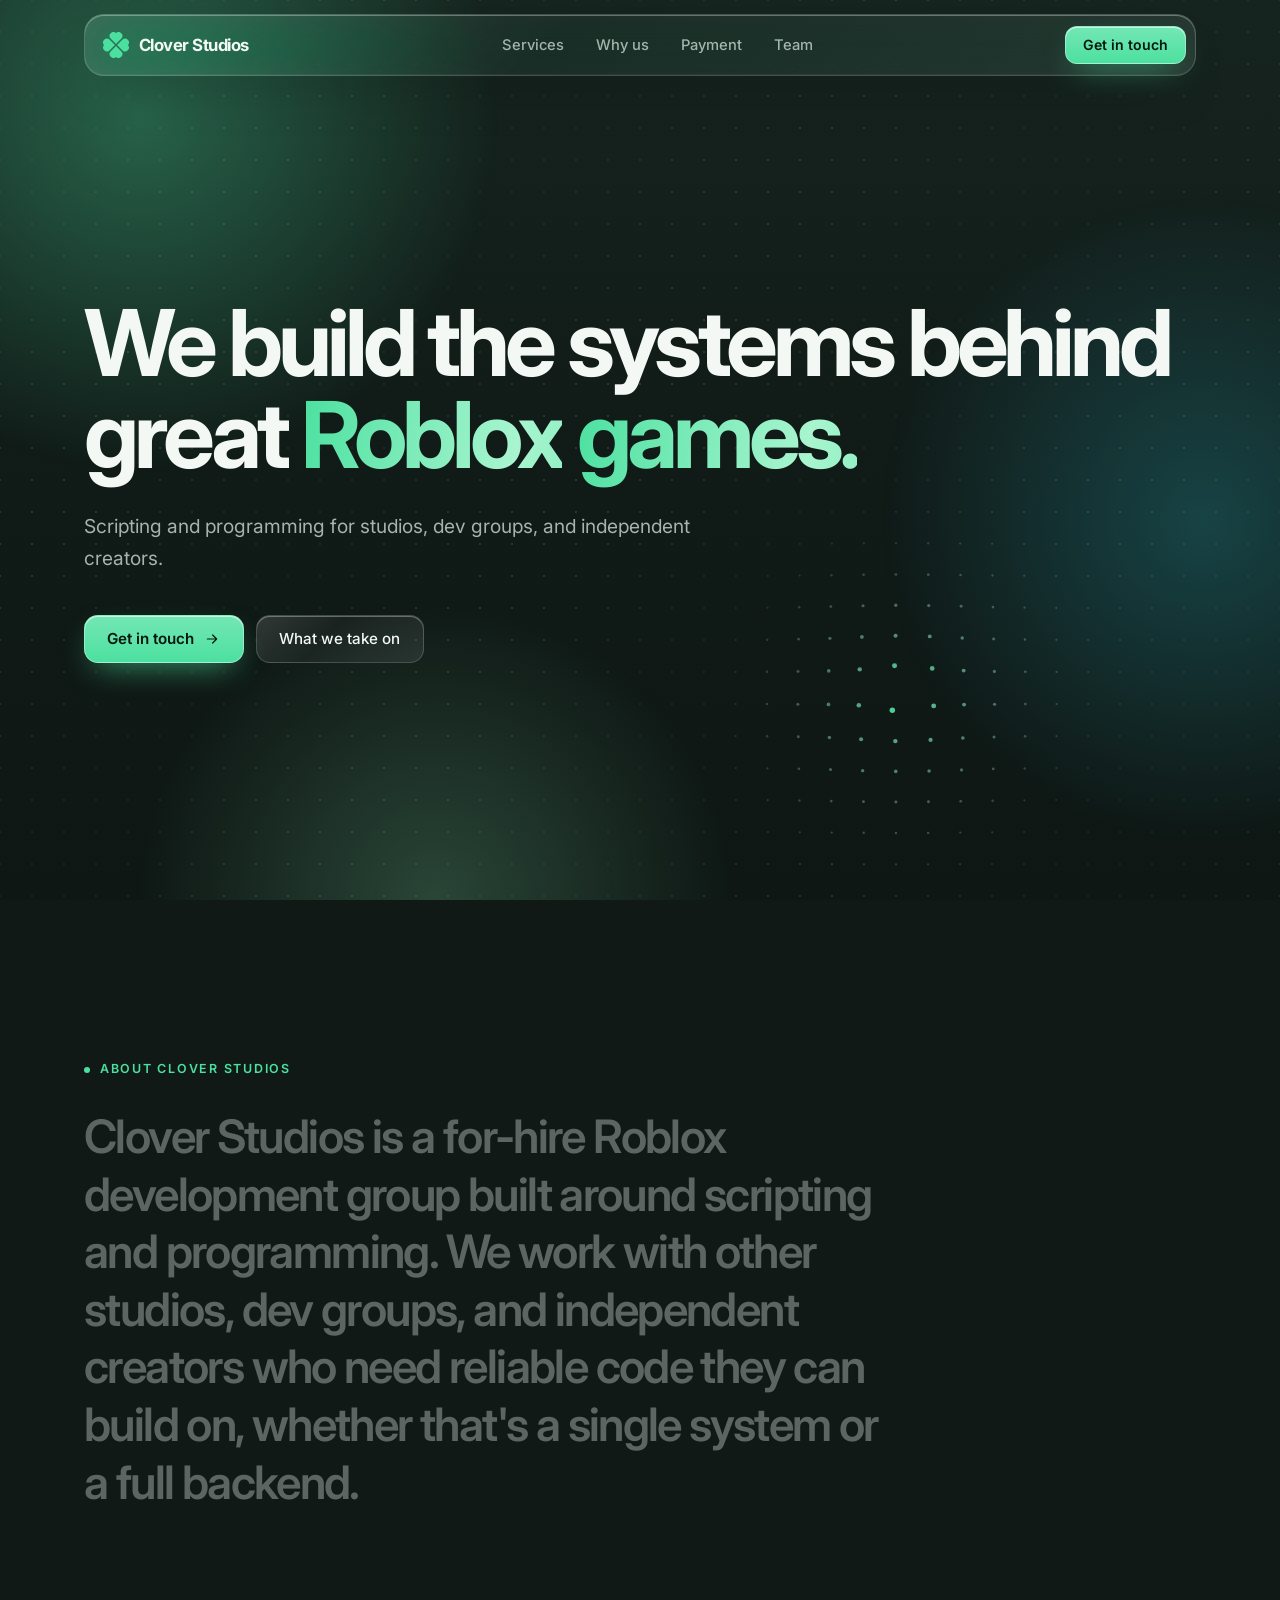
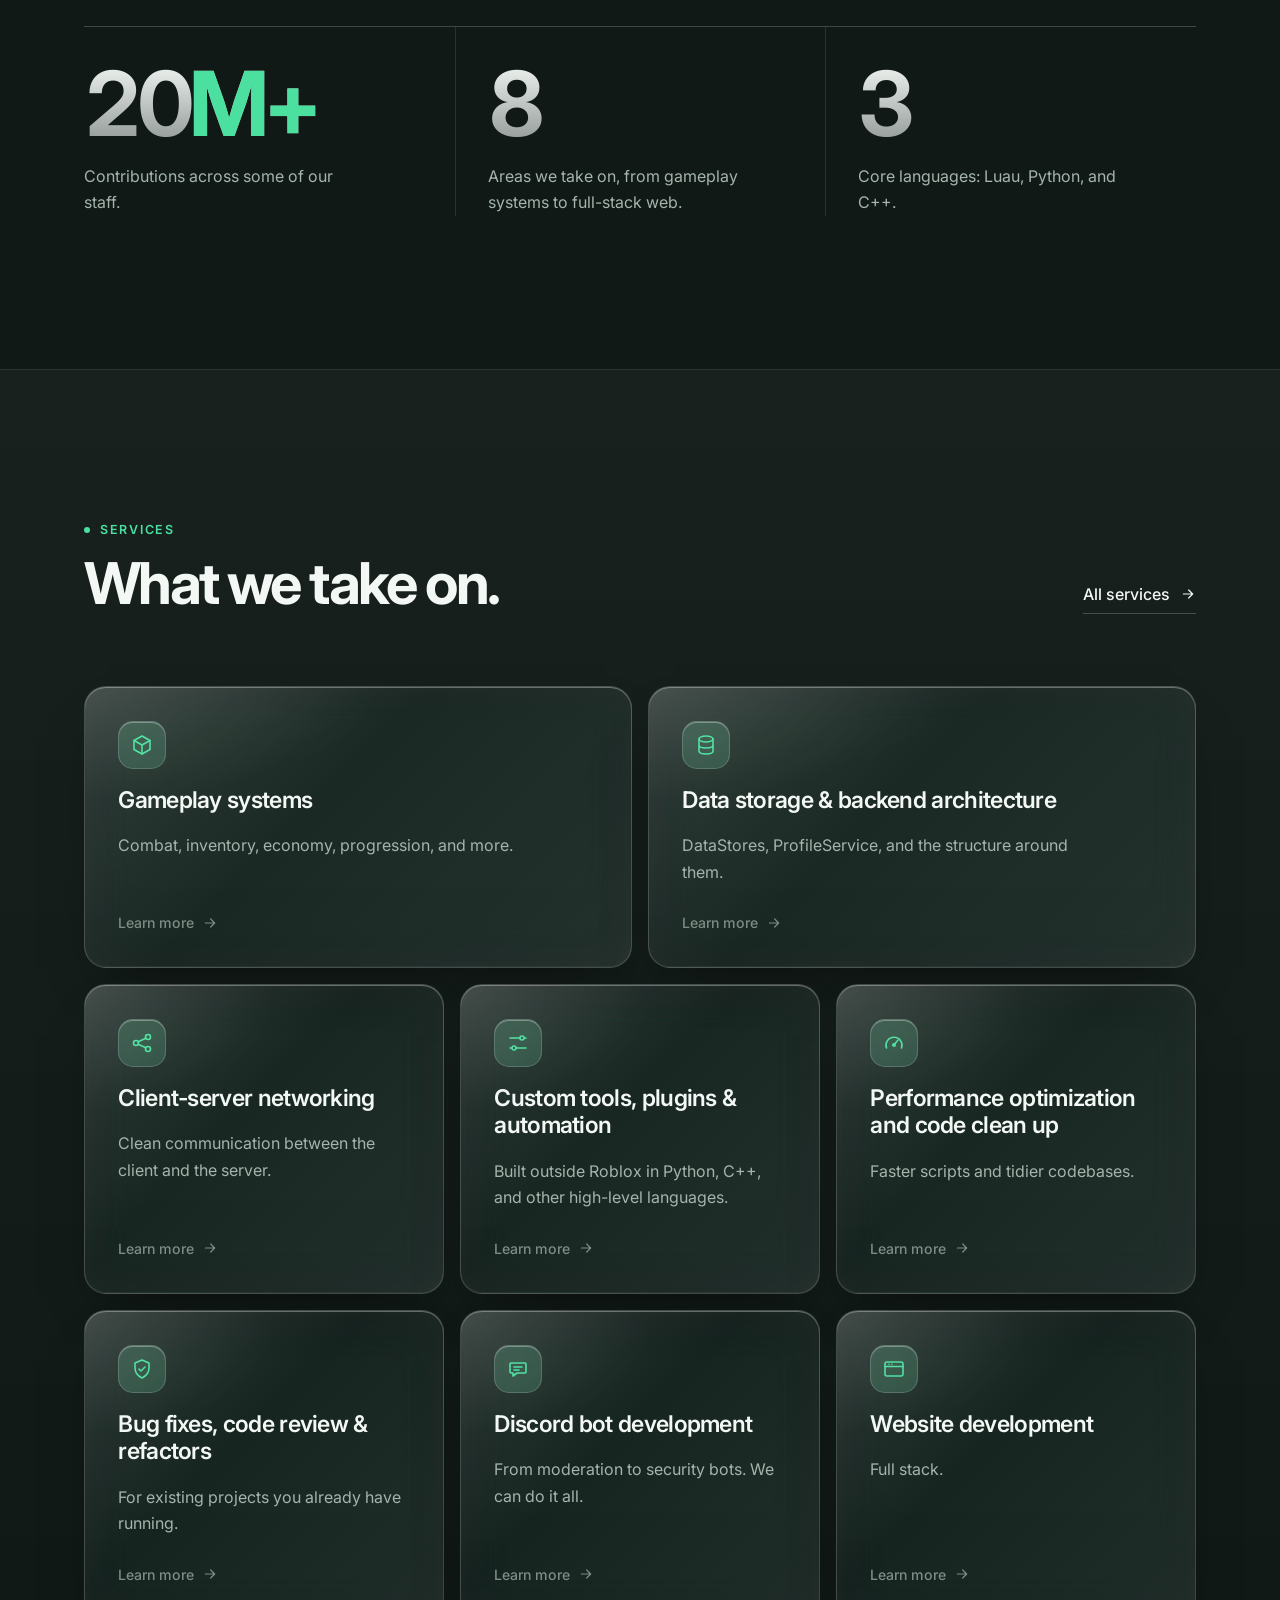
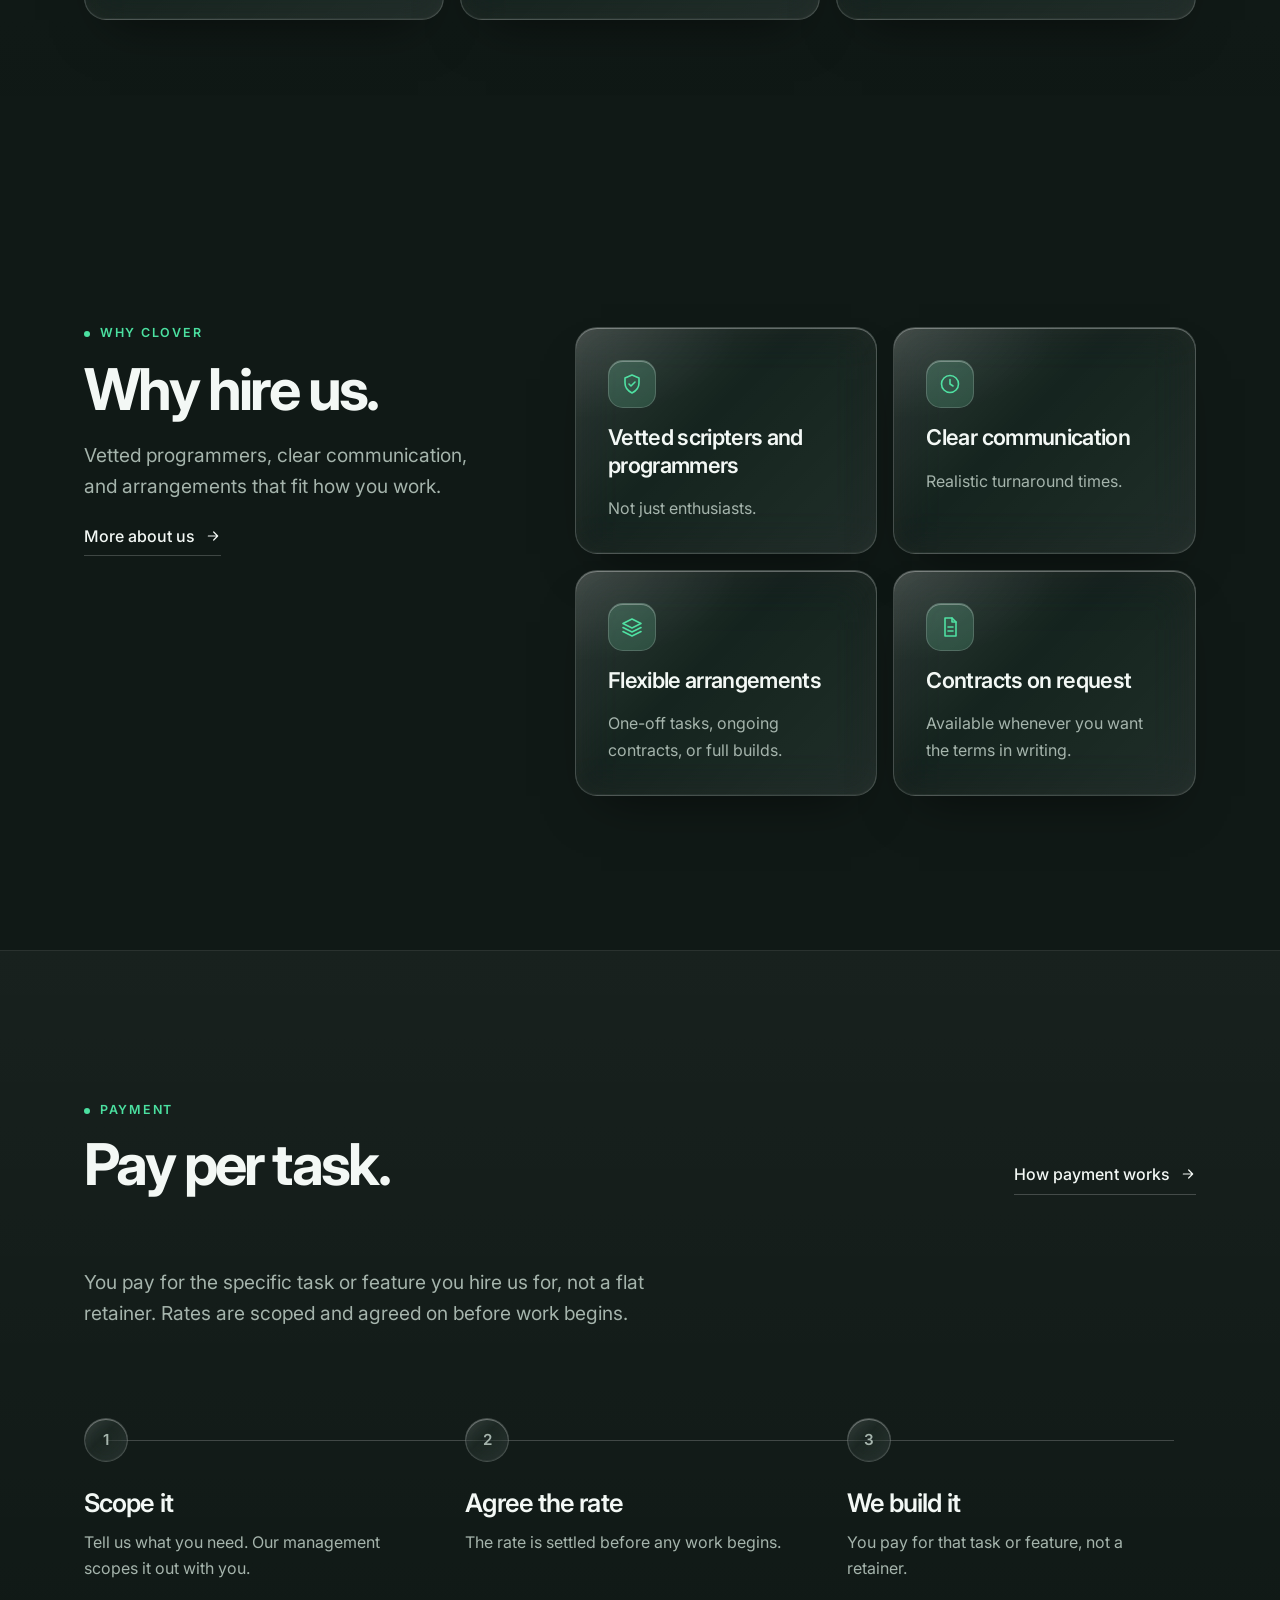
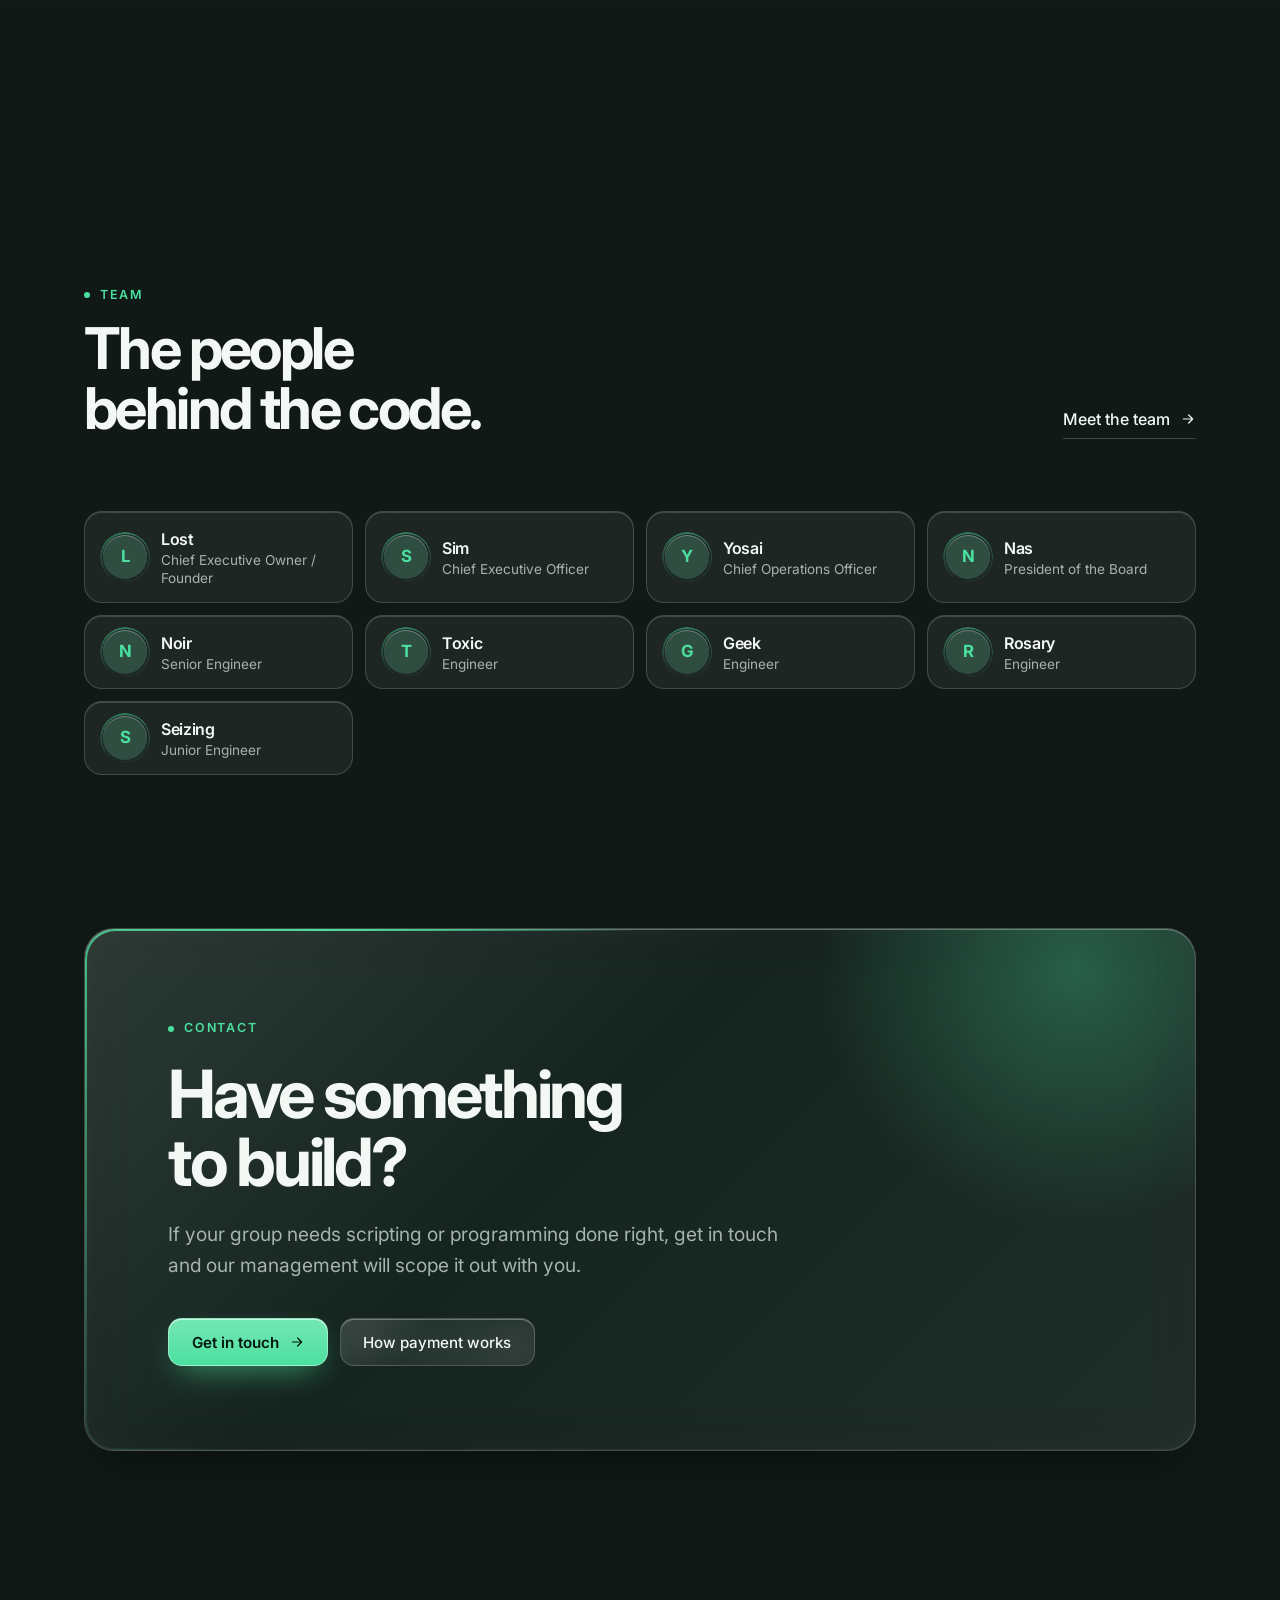
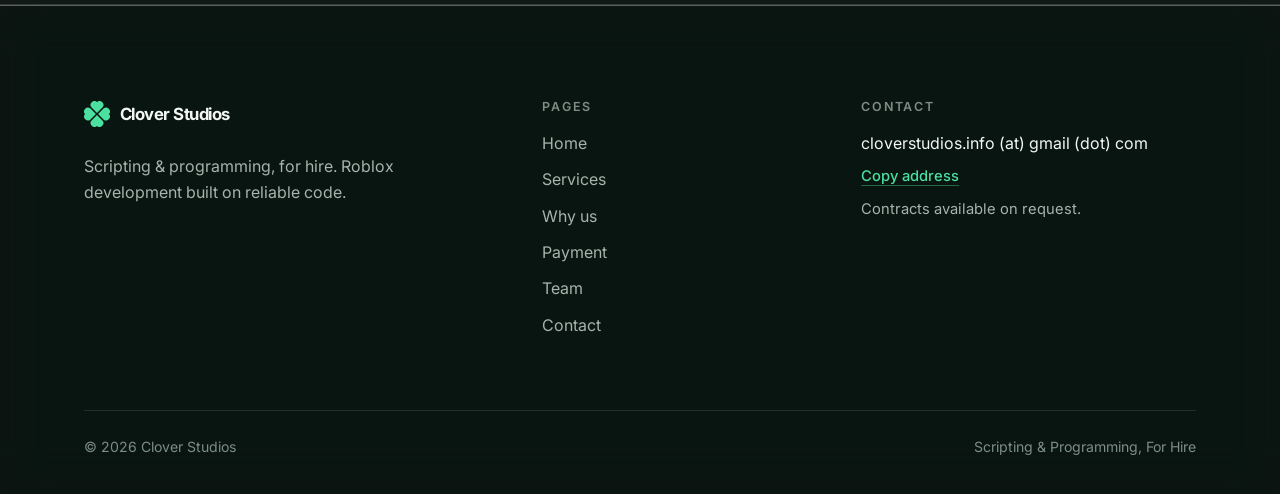
==== index.html @ 3cb8c7e6 "Initial commit: Clover Studios site" ====
<!doctype html>
<html lang="en">
<head>
<meta charset="utf-8">
<meta name="viewport" content="width=device-width, initial-scale=1, viewport-fit=cover">
<title>Clover Studios</title>
<meta name="description" content="Clover Studios is a for-hire Roblox development group built around scripting and programming.">
<meta name="keywords" content="Clover Studios, Roblox development studio, Roblox scripting, Luau developers, Roblox scripts for hire, Roblox programming, game systems, Roblox backend">
<meta name="author" content="Clover Studios">
<meta name="robots" content="index, follow">
<link rel="canonical" href="https://cloverstudios.info/">
<meta name="theme-color" content="#101916">
<meta property="og:type" content="website">
<meta property="og:site_name" content="Clover Studios">
<meta property="og:title" content="Clover Studios">
<meta property="og:description" content="Clover Studios is a for-hire Roblox development group built around scripting and programming.">
<meta property="og:url" content="https://cloverstudios.info/">
<meta property="og:image" content="https://cloverstudios.info/assets/og.png">
<meta property="og:image:width" content="1200">
<meta property="og:image:height" content="630">
<meta property="og:image:alt" content="Clover Studios, scripting and programming for Roblox.">
<meta property="og:locale" content="en_US">
<meta name="twitter:card" content="summary_large_image">
<meta name="twitter:title" content="Clover Studios">
<meta name="twitter:description" content="Clover Studios is a for-hire Roblox development group built around scripting and programming.">
<meta name="twitter:image" content="https://cloverstudios.info/assets/og.png">
<style>html{color-scheme:dark}body{background:#101916}</style>
<link rel="icon" href="assets/favicon.svg" type="image/svg+xml">
<link rel="apple-touch-icon" href="assets/apple-touch-icon.png">
<link rel="manifest" href="site.webmanifest">
<link rel="preconnect" href="https://fonts.googleapis.com">
<link rel="preconnect" href="https://fonts.gstatic.com" crossorigin>
<link rel="stylesheet" href="https://fonts.googleapis.com/css2?family=Inter:wght@400;500;600;700&display=swap">
<link rel="stylesheet" href="css/style.css">
<script type="application/ld+json">{"@context":"https://schema.org","@type":"Organization","name":"Clover Studios","url":"https://cloverstudios.info/","logo":"https://cloverstudios.info/assets/favicon.svg","description":"Clover Studios is a for-hire Roblox development group built around scripting and programming."}</script>
</head>
<body>
<svg width="0" height="0" style="position:absolute" aria-hidden="true" focusable="false">
  <defs>
    <symbol id="clover" viewBox="-12 -12 24 24">
      <g fill="currentColor">
        <path transform="translate(0,-1)" d="M0 0L-5-5A3.54 3.54 0 0 1 0-10A3.54 3.54 0 0 1 5-5Z"/>
        <path transform="rotate(90) translate(0,-1)" d="M0 0L-5-5A3.54 3.54 0 0 1 0-10A3.54 3.54 0 0 1 5-5Z"/>
        <path transform="rotate(180) translate(0,-1)" d="M0 0L-5-5A3.54 3.54 0 0 1 0-10A3.54 3.54 0 0 1 5-5Z"/>
        <path transform="rotate(270) translate(0,-1)" d="M0 0L-5-5A3.54 3.54 0 0 1 0-10A3.54 3.54 0 0 1 5-5Z"/>
      </g>
    </symbol>
    <symbol id="arrow" viewBox="0 0 24 24"><g fill="none" stroke="currentColor" stroke-width="1.8" stroke-linecap="round" stroke-linejoin="round"><path d="M5 12h14M13 6l6 6-6 6"/></g></symbol>
    <symbol id="i-check" viewBox="0 0 24 24"><g fill="none" stroke="currentColor" stroke-width="1.8" stroke-linecap="round" stroke-linejoin="round"><path d="M5 12.5l4.5 4.5L19 7.5"/></g></symbol>
    <symbol id="i-cube" viewBox="0 0 24 24"><g fill="none" stroke="currentColor" stroke-width="1.6" stroke-linecap="round" stroke-linejoin="round"><path d="M12 3l8 4.5v9L12 21l-8-4.5v-9L12 3z"/><path d="M12 12l8-4.5M12 12L4 7.5M12 12v9"/></g></symbol>
    <symbol id="i-db" viewBox="0 0 24 24"><g fill="none" stroke="currentColor" stroke-width="1.6" stroke-linecap="round" stroke-linejoin="round"><ellipse cx="12" cy="6" rx="7" ry="3"/><path d="M5 6v6c0 1.7 3.1 3 7 3s7-1.3 7-3V6M5 12v6c0 1.7 3.1 3 7 3s7-1.3 7-3v-6"/></g></symbol>
    <symbol id="i-net" viewBox="0 0 24 24"><g fill="none" stroke="currentColor" stroke-width="1.6" stroke-linecap="round" stroke-linejoin="round"><circle cx="6" cy="12" r="2.5"/><circle cx="18" cy="6" r="2.5"/><circle cx="18" cy="18" r="2.5"/><path d="M8.2 10.8l7.6-3.6M8.2 13.2l7.6 3.6"/></g></symbol>
    <symbol id="i-sliders" viewBox="0 0 24 24"><g fill="none" stroke="currentColor" stroke-width="1.6" stroke-linecap="round" stroke-linejoin="round"><path d="M4 7h10M18 7h2M4 17h2M10 17h10"/><circle cx="16" cy="7" r="2"/><circle cx="8" cy="17" r="2"/></g></symbol>
    <symbol id="i-gauge" viewBox="0 0 24 24"><g fill="none" stroke="currentColor" stroke-width="1.6" stroke-linecap="round" stroke-linejoin="round"><path d="M4.5 17a8 8 0 1 1 15 0"/><path d="M12 14l4-5"/><circle cx="12" cy="14" r="1.2"/></g></symbol>
    <symbol id="i-shield" viewBox="0 0 24 24"><g fill="none" stroke="currentColor" stroke-width="1.6" stroke-linecap="round" stroke-linejoin="round"><path d="M12 3l7 3v5c0 4.5-3 8-7 10-4-2-7-5.5-7-10V6l7-3z"/><path d="M9 12l2 2 4-4"/></g></symbol>
    <symbol id="i-chat" viewBox="0 0 24 24"><g fill="none" stroke="currentColor" stroke-width="1.6" stroke-linecap="round" stroke-linejoin="round"><path d="M5 6h14a1 1 0 0 1 1 1v8a1 1 0 0 1-1 1h-8l-4 3v-3H5a1 1 0 0 1-1-1V7a1 1 0 0 1 1-1z"/><path d="M8 10h8M8 13h5"/></g></symbol>
    <symbol id="i-web" viewBox="0 0 24 24"><g fill="none" stroke="currentColor" stroke-width="1.6" stroke-linecap="round" stroke-linejoin="round"><rect x="3" y="5" width="18" height="14" rx="2"/><path d="M3 9.5h18M7 7.3h.01M10 7.3h.01"/></g></symbol>
    <symbol id="i-people" viewBox="0 0 24 24"><g fill="none" stroke="currentColor" stroke-width="1.6" stroke-linecap="round" stroke-linejoin="round"><circle cx="9" cy="9" r="3"/><path d="M3.5 19c.6-3 2.8-4.5 5.5-4.5s4.9 1.5 5.5 4.5"/><circle cx="17" cy="10" r="2.2"/><path d="M16 14.6c2.3-.2 4 1 4.5 3.4"/></g></symbol>
    <symbol id="i-clock" viewBox="0 0 24 24"><g fill="none" stroke="currentColor" stroke-width="1.6" stroke-linecap="round" stroke-linejoin="round"><circle cx="12" cy="12" r="8.5"/><path d="M12 7.5V12l3 2"/></g></symbol>
    <symbol id="i-doc" viewBox="0 0 24 24"><g fill="none" stroke="currentColor" stroke-width="1.6" stroke-linecap="round" stroke-linejoin="round"><path d="M7 3h7l4 4v14H7z"/><path d="M14 3v4h4M10 12h5M10 16h5"/></g></symbol>
    <symbol id="i-layers" viewBox="0 0 24 24"><g fill="none" stroke="currentColor" stroke-width="1.6" stroke-linecap="round" stroke-linejoin="round"><path d="M12 4l9 4.5-9 4.5-9-4.5L12 4z"/><path d="M3 12.5l9 4.5 9-4.5M3 16.5l9 4.5 9-4.5"/></g></symbol>
  </defs>
</svg>

<!-- the glow blobs, kept outside .page so the page fade doesnt fade them too -->
<div class="bgfx" aria-hidden="true"><i class="b1"></i><i class="b2"></i><i class="b3"></i></div>

<header class="nav" id="nav">
  <div class="nav-in">
    <a class="brand" href="index.html" aria-label="Clover Studios home">
      <svg class="i" aria-hidden="true"><use href="#clover"/></svg>
      <span>Clover Studios</span>
    </a>
    <nav class="links" aria-label="Primary">
      <span class="ind" aria-hidden="true"></span>
      <a href="services.html">Services</a>
      <a href="why-us.html">Why us</a>
      <a href="payment.html">Payment</a>
      <a href="team.html">Team</a>
    </nav>
    <div class="nav-r">
      <a class="btn btn-primary btn-sm cta-nav" href="contact.html">Get in touch</a>
      <button class="menubtn" id="menubtn" type="button" aria-expanded="false" aria-controls="navmenu" aria-label="Menu"><span></span><span></span></button>
    </div>
  </div>
</header>

<div class="navmenu" id="navmenu">
  <a href="index.html">Home</a>
  <a href="services.html">Services</a>
  <a href="why-us.html">Why us</a>
  <a href="payment.html">Payment</a>
  <a href="team.html">Team</a>
  <a href="contact.html">Contact</a>
</div>

<div class="page">
<main>
<header class="hero" id="top">
  <canvas id="grid" aria-hidden="true"></canvas>
  <div class="wrap hero-in">
    <h1 class="h1" aria-label="We build the systems behind great Roblox games."><span aria-hidden="true"><span class="wm"><span class="wi" style="--i:1">We</span></span> <span class="wm"><span class="wi" style="--i:2">build</span></span> <span class="wm"><span class="wi" style="--i:3">the</span></span> <span class="wm"><span class="wi" style="--i:4">systems</span></span> <span class="wm"><span class="wi" style="--i:5">behind</span></span> <span class="wm"><span class="wi" style="--i:6">great</span></span> <span class="wm"><span class="wi grad" style="--i:7">Roblox</span></span> <span class="wm"><span class="wi grad" style="--i:8">games.</span></span></span></h1>
    <p class="lead hrise" style="--i:3">Scripting and programming for studios, dev groups, and independent creators.</p>
    <div class="cta hrise" style="--i:4">
      <a class="btn btn-primary" href="contact.html">Get in touch <svg class="arr" aria-hidden="true"><use href="#arrow"/></svg></a>
      <a class="btn btn-ghost" href="services.html">What we take on</a>
    </div>
  </div>
</header>

<section class="sec" id="intro">
  <div class="wrap">
    <p class="eyebrow rv">About Clover Studios</p>
    <p class="big" id="big">Clover Studios is a for-hire Roblox development group built around scripting and programming. We work with other studios, dev groups, and independent creators who need reliable code they can build on, whether that's a single system or a full backend.</p>
    <div class="stats stagger">
      <div class="stat">
        <div class="num"><span class="count" data-to="20">20</span><span class="suf">M+</span></div>
        <p class="cap">Contributions across some of our staff.</p>
      </div>
      <div class="stat">
        <div class="num"><span class="count" data-to="8">8</span></div>
        <p class="cap">Areas we take on, from gameplay systems to full-stack web.</p>
      </div>
      <div class="stat">
        <div class="num"><span class="count" data-to="3">3</span></div>
        <p class="cap">Core languages: Luau, Python, and C++.</p>
      </div>
    </div>
  </div>
</section>

<section class="sec band" id="services">
  <div class="wrap">
    <div class="sec-head rv">
      <div>
        <p class="eyebrow">Services</p>
        <h2 class="h2">What we take on.</h2>
      </div>
      <a class="more" href="services.html">All services <svg class="arr" aria-hidden="true"><use href="#arrow"/></svg></a>
    </div>
    <div class="bento stagger">
      <a class="card tile t6" href="services.html#gameplay">
        <span class="ico"><svg class="i" aria-hidden="true"><use href="#i-cube"/></svg></span>
        <h3>Gameplay systems</h3>
        <p>Combat, inventory, economy, progression, and more.</p>
        <span class="go">Learn more <svg aria-hidden="true"><use href="#arrow"/></svg></span>
      </a>
      <a class="card tile t6" href="services.html#backend">
        <span class="ico"><svg class="i" aria-hidden="true"><use href="#i-db"/></svg></span>
        <h3>Data storage &amp; backend architecture</h3>
        <p>DataStores, ProfileService, and the structure around them.</p>
        <span class="go">Learn more <svg aria-hidden="true"><use href="#arrow"/></svg></span>
      </a>
      <a class="card tile t4" href="services.html#networking">
        <span class="ico"><svg class="i" aria-hidden="true"><use href="#i-net"/></svg></span>
        <h3>Client-server networking</h3>
        <p>Clean communication between the client and the server.</p>
        <span class="go">Learn more <svg aria-hidden="true"><use href="#arrow"/></svg></span>
      </a>
      <a class="card tile t4" href="services.html#tools">
        <span class="ico"><svg class="i" aria-hidden="true"><use href="#i-sliders"/></svg></span>
        <h3>Custom tools, plugins &amp; automation</h3>
        <p>Built outside Roblox in Python, C++, and other high-level languages.</p>
        <span class="go">Learn more <svg aria-hidden="true"><use href="#arrow"/></svg></span>
      </a>
      <a class="card tile t4" href="services.html#performance">
        <span class="ico"><svg class="i" aria-hidden="true"><use href="#i-gauge"/></svg></span>
        <h3>Performance optimization and code clean up</h3>
        <p>Faster scripts and tidier codebases.</p>
        <span class="go">Learn more <svg aria-hidden="true"><use href="#arrow"/></svg></span>
      </a>
      <a class="card tile t4" href="services.html#review">
        <span class="ico"><svg class="i" aria-hidden="true"><use href="#i-shield"/></svg></span>
        <h3>Bug fixes, code review &amp; refactors</h3>
        <p>For existing projects you already have running.</p>
        <span class="go">Learn more <svg aria-hidden="true"><use href="#arrow"/></svg></span>
      </a>
      <a class="card tile t4" href="services.html#bots">
        <span class="ico"><svg class="i" aria-hidden="true"><use href="#i-chat"/></svg></span>
        <h3>Discord bot development</h3>
        <p>From moderation to security bots. We can do it all.</p>
        <span class="go">Learn more <svg aria-hidden="true"><use href="#arrow"/></svg></span>
      </a>
      <a class="card tile t4" href="services.html#web">
        <span class="ico"><svg class="i" aria-hidden="true"><use href="#i-web"/></svg></span>
        <h3>Website development</h3>
        <p>Full stack.</p>
        <span class="go">Learn more <svg aria-hidden="true"><use href="#arrow"/></svg></span>
      </a>
    </div>
  </div>
</section>

<section class="sec" id="why">
  <div class="wrap split-lay">
    <div class="split-l rv">
      <p class="eyebrow">Why Clover</p>
      <h2 class="h2">Why hire us.</h2>
      <p class="lead">Vetted programmers, clear communication, and arrangements that fit how you work.</p>
      <div><a class="more" href="why-us.html">More about us <svg class="arr" aria-hidden="true"><use href="#arrow"/></svg></a></div>
    </div>
    <div class="grid2 stagger">
      <div class="card point">
        <span class="ico"><svg class="i" aria-hidden="true"><use href="#i-shield"/></svg></span>
        <h3>Vetted scripters and programmers</h3>
        <p>Not just enthusiasts.</p>
      </div>
      <div class="card point">
        <span class="ico"><svg class="i" aria-hidden="true"><use href="#i-clock"/></svg></span>
        <h3>Clear communication</h3>
        <p>Realistic turnaround times.</p>
      </div>
      <div class="card point">
        <span class="ico"><svg class="i" aria-hidden="true"><use href="#i-layers"/></svg></span>
        <h3>Flexible arrangements</h3>
        <p>One-off tasks, ongoing contracts, or full builds.</p>
      </div>
      <div class="card point">
        <span class="ico"><svg class="i" aria-hidden="true"><use href="#i-doc"/></svg></span>
        <h3>Contracts on request</h3>
        <p>Available whenever you want the terms in writing.</p>
      </div>
    </div>
  </div>
</section>

<section class="sec band" id="payment">
  <div class="wrap">
    <div class="sec-head rv">
      <div>
        <p class="eyebrow">Payment</p>
        <h2 class="h2">Pay per task.</h2>
      </div>
      <a class="more" href="payment.html">How payment works <svg class="arr" aria-hidden="true"><use href="#arrow"/></svg></a>
    </div>
    <p class="lead rv">You pay for the specific task or feature you hire us for, not a flat retainer. Rates are scoped and agreed on before work begins.</p>
    <div class="tl">
      <div class="tl-line" aria-hidden="true"><div class="tl-fill"></div></div>
      <div class="tstep"><span class="node" aria-hidden="true">1</span><h3>Scope it</h3><p>Tell us what you need. Our management scopes it out with you.</p></div>
      <div class="tstep"><span class="node" aria-hidden="true">2</span><h3>Agree the rate</h3><p>The rate is settled before any work begins.</p></div>
      <div class="tstep"><span class="node" aria-hidden="true">3</span><h3>We build it</h3><p>You pay for that task or feature, not a retainer.</p></div>
    </div>
  </div>
</section>

<section class="sec" id="team">
  <div class="wrap">
    <div class="sec-head rv">
      <div>
        <p class="eyebrow">Team</p>
        <h2 class="h2">The people behind the code.</h2>
      </div>
      <a class="more" href="team.html">Meet the team <svg class="arr" aria-hidden="true"><use href="#arrow"/></svg></a>
    </div>
    <div class="chips-m stagger">
      <div class="chip-m"><span class="avatar">L</span><div class="who"><b>Lost</b><span class="r">Chief Executive Owner / Founder</span></div></div>
      <div class="chip-m"><span class="avatar">S</span><div class="who"><b>Sim</b><span class="r">Chief Executive Officer</span></div></div>
      <div class="chip-m"><span class="avatar">Y</span><div class="who"><b>Yosai</b><span class="r">Chief Operations Officer</span></div></div>
      <div class="chip-m"><span class="avatar">N</span><div class="who"><b>Nas</b><span class="r">President of the Board</span></div></div>
      <div class="chip-m"><span class="avatar">N</span><div class="who"><b>Noir</b><span class="r">Senior Engineer</span></div></div>
      <div class="chip-m"><span class="avatar">T</span><div class="who"><b>Toxic</b><span class="r">Engineer</span></div></div>
      <div class="chip-m"><span class="avatar">G</span><div class="who"><b>Geek</b><span class="r">Engineer</span></div></div>
      <div class="chip-m"><span class="avatar">R</span><div class="who"><b>Rosary</b><span class="r">Engineer</span></div></div>
      <div class="chip-m"><span class="avatar">S</span><div class="who"><b>Seizing</b><span class="r">Junior Engineer</span></div></div>
    </div>
  </div>
</section>

<section class="sec" style="padding-top:0">
  <div class="wrap">
    <div class="cta-card rv">
      <p class="eyebrow">Contact</p>
      <h2 style="margin-top:22px">Have something to build?</h2>
      <p class="lead">If your group needs scripting or programming done right, get in touch and our management will scope it out with you.</p>
      <div class="cta">
        <a class="btn btn-primary" href="contact.html">Get in touch <svg class="arr" aria-hidden="true"><use href="#arrow"/></svg></a>
        <a class="btn btn-ghost" href="payment.html">How payment works</a>
      </div>
    </div>
  </div>
</section>
</main>

<footer class="foot">
  <div class="wrap">
    <div class="foot-top">
      <div class="foot-brand">
        <a class="brand" href="index.html"><svg class="i" aria-hidden="true"><use href="#clover"/></svg><span>Clover Studios</span></a>
        <p>Scripting &amp; programming, for hire. Roblox development built on reliable code.</p>
      </div>
      <nav class="foot-col" aria-label="Pages">
        <h3>Pages</h3>
        <a href="index.html">Home</a>
        <a href="services.html">Services</a>
        <a href="why-us.html">Why us</a>
        <a href="payment.html">Payment</a>
        <a href="team.html">Team</a>
        <a href="contact.html">Contact</a>
      </nav>
      <div class="foot-col">
        <h3>Contact</h3>
        <p class="foot-mail">cloverstudios.info (at) gmail (dot) com</p>
        <button class="link-btn copy-mail" type="button">Copy address</button>
        <p class="foot-note">Contracts available on request.</p>
      </div>
    </div>
    <div class="foot-bottom">
      <span>&copy; 2026 Clover Studios</span>
      <span>Scripting &amp; Programming, For Hire</span>
    </div>
  </div>
</footer>
</div>

<script src="js/vendor/lenis.min.js"></script>
<script src="js/main.js"></script>
</body>
</html>
---- css/style.css ----
html { color-scheme: dark; }
body { margin: 0; }
img { max-width: 100%; }
[hidden] { display: none !important; }

:root {
  --bg: #101916;
  --bg-1: #14201c;
  --line: rgba(255, 255, 255, 0.11);
  --line-2: rgba(255, 255, 255, 0.2);
  --fg: #f3f8f5;
  --muted: #a5b4ac;
  --dim: #7d8d85;
  --accent: #4be0a0;
  --accent-2: #a8f5cf;
  --accent-ink: #04180f;
  --glass: linear-gradient(135deg, rgba(255, 255, 255, 0.14), rgba(255, 255, 255, 0.045) 42%, rgba(255, 255, 255, 0.085));
  --glass-flat: rgba(255, 255, 255, 0.06);
  --glass-line: rgba(255, 255, 255, 0.17);
  --glass-hi: rgba(255, 255, 255, 0.32);
  --shadow: 0 26px 50px -26px rgba(0, 0, 0, 0.55);
  --org-line: rgba(255, 255, 255, 0.24);
  --font: "Inter", system-ui, -apple-system, "Segoe UI", Roboto, Helvetica, Arial, sans-serif;
  --gutter: clamp(20px, 5vw, 64px);
  --maxw: 1240px;
  --radius: 22px;
  --ease: cubic-bezier(0.16, 1, 0.3, 1);
  --tx: transform 0.6s var(--ease), border-color 0.4s ease, background 0.4s ease, color 0.3s ease;
  color-scheme: dark;
}

* { box-sizing: border-box; }
html { scroll-padding-top: 96px; scrollbar-color: var(--line-2) var(--bg); }
@media (prefers-reduced-motion: no-preference) { html { scroll-behavior: smooth; } }
html.lenis, html.lenis body { height: auto; }
.lenis.lenis-smooth { scroll-behavior: auto !important; }
.lenis.lenis-smooth [data-lenis-prevent] { overscroll-behavior: contain; }
.lenis.lenis-stopped, html.menu-open { overflow: hidden; }

body {
  background: var(--bg);
  color: var(--fg);
  font: 400 1rem/1.65 var(--font);
  -webkit-font-smoothing: antialiased;
  overflow-x: clip;
}
h1, h2, h3, h4, p, ul, ol { margin: 0; }
ul, ol { padding: 0; list-style: none; }
a { color: inherit; }
::selection { background: color-mix(in srgb, var(--accent) 35%, transparent); }
:focus-visible { outline: 2px solid var(--accent); outline-offset: 3px; border-radius: 6px; }
svg.i { display: block; width: 1em; height: 1em; }

.wrap { width: 100%; max-width: var(--maxw); margin-inline: auto; padding-inline: var(--gutter); }

/* the glow layer, sits behind everything on z-index -1. put a background on html and it vanishes */
.bgfx { position: fixed; inset: 0; z-index: -1; overflow: hidden; pointer-events: none; background: linear-gradient(180deg, #16241f 0%, #101a17 55%, #0e1714 100%); }
.bgfx i { position: absolute; border-radius: 50%; will-change: transform; }
.b1 { width: 62vmax; height: 62vmax; left: -20vmax; top: -22vmax; background: radial-gradient(circle, rgba(75, 224, 160, 0.34), transparent 64%); animation: drift1 28s ease-in-out infinite alternate; }
.b2 { width: 56vmax; height: 56vmax; right: -22vmax; top: 18vh; background: radial-gradient(circle, rgba(46, 186, 204, 0.26), transparent 64%); animation: drift2 34s ease-in-out infinite alternate; }
.b3 { width: 52vmax; height: 52vmax; left: 8vw; bottom: -26vmax; background: radial-gradient(circle, rgba(140, 236, 180, 0.22), transparent 64%); animation: drift3 40s ease-in-out infinite alternate; }
@keyframes drift1 { to { transform: translate(14vmax, 10vmax) scale(1.12); } }
@keyframes drift2 { to { transform: translate(-12vmax, -8vmax) scale(1.1); } }
@keyframes drift3 { to { transform: translate(10vmax, -12vmax) scale(1.15); } }

.eyebrow { display: inline-flex; align-items: center; gap: 10px; font: 600 0.78rem/1 var(--font); letter-spacing: 0.14em; text-transform: uppercase; color: var(--accent); }
.eyebrow::before { content: ""; width: 6px; height: 6px; border-radius: 50%; background: currentColor; }
.h2 { font: 700 clamp(2rem, 4.6vw, 3.6rem)/1.04 var(--font); letter-spacing: -0.045em; text-wrap: balance; }
.lead { font-size: clamp(1.05rem, 1.5vw, 1.3rem); color: var(--muted); max-width: 52ch; }

/* page fade in. chrome flashed white between pages so the little style tag in the html head covers it */
.page { animation: pagein 0.6s var(--ease); }
@keyframes pagein { from { opacity: 0; transform: translateY(14px); } to { opacity: 1; transform: none; } }
html.leaving .page { opacity: 0; transform: translateY(-12px); transition: opacity 0.3s ease, transform 0.3s ease; }
@view-transition { navigation: auto; }

.js .rv { opacity: 0; translate: 0 36px; }
.js .rv.in {
  opacity: 1; translate: 0 0;
  transition: opacity 1s var(--ease) var(--d, 0s), translate 1.1s var(--ease) var(--d, 0s), var(--tx);
}

/* glass surface. blur is heavy on older phones but it makes the whole look, so keeping it */
.nav-in, .card, .cta-card, .foot, .navmenu, .menubtn, .node {
  background: var(--glass);
  -webkit-backdrop-filter: blur(22px) saturate(175%); backdrop-filter: blur(22px) saturate(175%);
  border: 1px solid var(--glass-line);
  box-shadow: inset 0 1px 0 var(--glass-hi), inset 0 -1px 0 rgba(255, 255, 255, 0.05), inset 0 0 28px rgba(255, 255, 255, 0.025), var(--shadow);
}

.nav {
  position: fixed; top: 0; left: 0; right: 0; z-index: 100;
  padding: calc(env(safe-area-inset-top, 0px) + 14px) var(--gutter) 0;
  pointer-events: none;
  transition: transform 0.6s var(--ease);
}
.nav.hide { transform: translateY(-140%); }
.nav-in {
  pointer-events: auto; display: flex; align-items: center; justify-content: space-between; gap: 16px;
  max-width: calc(var(--maxw) - 2 * var(--gutter)); margin-inline: auto; padding: 9px 9px 9px 18px;
  border-radius: 20px;
}
.brand { display: inline-flex; align-items: center; gap: 10px; text-decoration: none; font: 700 1.05rem/1 var(--font); letter-spacing: -0.03em; }
.brand svg.i { width: 26px; height: 26px; color: var(--accent); transition: transform 0.9s var(--ease); }
.brand:hover svg.i { transform: rotate(90deg); }
.links { position: relative; display: flex; gap: 2px; }
.links a { position: relative; z-index: 1; padding: 9px 15px; border-radius: 12px; font-size: 0.92rem; font-weight: 500; color: var(--muted); text-decoration: none; transition: color 0.25s; }
.links a:hover, .links a[aria-current="page"] { color: var(--fg); }
.ind { position: absolute; left: 0; top: 0; height: 100%; width: 0; border-radius: 12px; background: rgba(255, 255, 255, 0.12); border: 1px solid var(--glass-line); box-shadow: inset 0 1px 0 var(--glass-hi); opacity: 0; transition: transform 0.5s var(--ease), width 0.5s var(--ease), opacity 0.3s; }
.nav-r { display: flex; align-items: center; gap: 8px; }
.menubtn { display: none; width: 42px; height: 38px; border-radius: 12px; cursor: pointer; position: relative; padding: 0; }
.menubtn span { position: absolute; left: 12px; right: 12px; height: 1.5px; background: var(--fg); transition: transform 0.4s var(--ease), top 0.4s var(--ease); }
.menubtn span:nth-child(1) { top: 14px; }
.menubtn span:nth-child(2) { top: 22px; }
.menubtn.on span:nth-child(1) { top: 18px; transform: rotate(45deg); }
.menubtn.on span:nth-child(2) { top: 18px; transform: rotate(-45deg); }
@media (max-width: 820px) { .links { display: none; } .menubtn { display: block; } .cta-nav { display: none; } }

.navmenu {
  position: fixed; inset: 0; z-index: 90; display: grid; align-content: center; gap: 4px;
  padding: 96px var(--gutter) 48px; border: 0; border-radius: 0; box-shadow: none;
  background: color-mix(in srgb, var(--bg) 78%, transparent);
  visibility: hidden; opacity: 0; transition: opacity 0.4s ease, visibility 0.4s;
}
.navmenu.open { visibility: visible; opacity: 1; }
.navmenu a { display: block; padding: 8px 0; font: 700 clamp(2.2rem, 10vw, 3.4rem)/1.1 var(--font); letter-spacing: -0.05em; text-decoration: none; opacity: 0; translate: 0 24px; transition: opacity 0.6s var(--ease), translate 0.7s var(--ease), color 0.3s; }
.navmenu.open a { opacity: 1; translate: 0 0; transition-delay: calc(var(--i, 0) * 0.06s + 0.12s); }
.navmenu a:hover { color: var(--accent); }
@media (min-width: 821px) { .navmenu { display: none; } }

.btn {
  position: relative; display: inline-flex; align-items: center; justify-content: center; gap: 10px; overflow: hidden;
  padding: 0.95rem 1.4rem; border-radius: 14px; border: 1px solid transparent;
  font: 500 0.95rem/1 var(--font); text-decoration: none; cursor: pointer;
  transition: background 0.25s, border-color 0.25s, color 0.25s, box-shadow 0.4s, transform 0.4s var(--ease);
}
.btn .arr { width: 16px; height: 16px; transition: transform 0.45s var(--ease); }
.btn:hover .arr { transform: translateX(4px); }
.btn-sm { padding: 0.7rem 1.05rem; font-size: 0.88rem; border-radius: 12px; }
.btn-primary { background: linear-gradient(180deg, color-mix(in srgb, var(--accent) 78%, #fff), var(--accent)); color: var(--accent-ink); font-weight: 600; border-color: rgba(255, 255, 255, 0.35); box-shadow: inset 0 1px 0 rgba(255, 255, 255, 0.6), 0 12px 32px -12px color-mix(in srgb, var(--accent) 75%, transparent); }
.btn-primary::after { content: ""; position: absolute; inset: 0; background: linear-gradient(110deg, transparent 30%, rgba(255, 255, 255, 0.5) 50%, transparent 70%); transform: translateX(-130%); transition: transform 0.9s var(--ease); }
.btn-primary:hover::after { transform: translateX(130%); }
.btn-primary:hover { box-shadow: inset 0 1px 0 rgba(255, 255, 255, 0.6), 0 16px 40px -10px color-mix(in srgb, var(--accent) 85%, transparent); transform: translateY(-2px); }
.btn-ghost { color: var(--fg); background: var(--glass); -webkit-backdrop-filter: blur(16px) saturate(170%); backdrop-filter: blur(16px) saturate(170%); border-color: var(--glass-line); box-shadow: inset 0 1px 0 var(--glass-hi); }
.btn-ghost:hover { border-color: var(--accent); color: var(--accent); transform: translateY(-2px); }
.more { display: inline-flex; align-items: center; gap: 10px; padding-bottom: 6px; border-bottom: 1px solid var(--line-2); color: var(--fg); font-weight: 500; text-decoration: none; transition: color 0.25s, border-color 0.25s; }
.more .arr { width: 16px; height: 16px; transition: transform 0.45s var(--ease); }
.more:hover { color: var(--accent); border-color: var(--accent); }
.more:hover .arr { transform: translateX(5px); }
.link-btn { padding: 0; border: 0; background: none; color: var(--accent); font: 500 0.92rem/1.4 var(--font); text-align: left; text-decoration: underline; text-underline-offset: 4px; text-decoration-color: color-mix(in srgb, var(--accent) 40%, transparent); cursor: pointer; width: fit-content; transition: text-decoration-color 0.25s; }
.link-btn:hover { text-decoration-color: var(--accent); }

.hero { position: relative; isolation: isolate; overflow: hidden; display: flex; align-items: center; min-height: min(100svh, 940px); }
.hero canvas { position: absolute; inset: 0; width: 100%; height: 100%; z-index: -1; }
.hero-in { position: relative; width: 100%; padding-block: clamp(132px, 16vw, 200px) clamp(88px, 11vw, 148px); will-change: transform, opacity; }
.hero-sm { min-height: 0; display: block; }
.hero-sm .hero-in { padding-block: clamp(148px, 17vw, 210px) clamp(56px, 8vw, 104px); }

.h1 { margin-block: 30px 30px; max-width: 14em; font: 700 clamp(2.7rem, 7.2vw, 6.6rem)/1 var(--font); letter-spacing: -0.055em; }
.hero-in > .h1:first-child { margin-top: 0; }
.hero-sm .h1 { font-size: clamp(2.5rem, 6.2vw, 5.2rem); max-width: 12em; }
.wm { display: inline-block; vertical-align: top; overflow: hidden; padding: 0.06em 0.04em 0.26em; margin: -0.06em -0.04em -0.26em; }
.wi { display: inline-block; padding-bottom: 0.2em; margin-bottom: -0.2em; transform: translateY(125%); animation: wup 1.2s var(--ease) forwards; animation-delay: calc(0.12s + var(--i, 0) * 0.07s); }
@keyframes wup { to { transform: none; } }
.grad { background: linear-gradient(100deg, var(--accent) 0%, var(--accent-2) 38%, var(--accent) 76%); background-size: 220% 100%; -webkit-background-clip: text; background-clip: text; color: transparent; }
.wi.grad { animation: wup 1.2s var(--ease) forwards, shimmer 7s linear 1.4s infinite; animation-delay: calc(0.12s + var(--i, 0) * 0.07s), 1.4s; }
@keyframes shimmer { to { background-position: -220% 0; } }

.hrise { animation: fadeup 1.1s var(--ease) both; animation-delay: calc(0.5s + var(--i, 0) * 0.09s); }
@keyframes fadeup { from { opacity: 0; translate: 0 20px; } to { opacity: 1; translate: 0 0; } }
.cta { display: flex; flex-wrap: wrap; gap: 12px; margin-top: 40px; }

.sec { position: relative; padding-block: clamp(88px, 12vw, 176px); }
.band { background: linear-gradient(to bottom, rgba(255, 255, 255, 0.035), rgba(255, 255, 255, 0)); border-top: 1px solid var(--line); }
.sec-head { display: flex; flex-wrap: wrap; align-items: end; justify-content: space-between; gap: 20px 40px; margin-bottom: clamp(40px, 6vw, 72px); }
.sec-head > div { display: grid; gap: 18px; }
.sec-head .h2 { max-width: 15ch; }

.big { margin-top: 28px; max-width: 28ch; font: 600 clamp(1.6rem, 3.6vw, 2.9rem)/1.25 var(--font); letter-spacing: -0.035em; }
.big.split .wd { color: color-mix(in srgb, var(--fg) 34%, transparent); transition: color 0.5s ease; }
.big.split .wd.on { color: var(--fg); }
.stats { display: grid; grid-template-columns: repeat(3, minmax(0, 1fr)); margin-top: clamp(64px, 9vw, 120px); border-top: 1px solid var(--line-2); }
.stat { padding: 32px 32px 0 0; }
.stat + .stat { padding-left: 32px; border-left: 1px solid var(--line); }
.num { font: 700 clamp(3rem, 7vw, 5.6rem)/1 var(--font); letter-spacing: -0.06em; background: linear-gradient(180deg, var(--fg), color-mix(in srgb, var(--fg) 55%, transparent)); -webkit-background-clip: text; background-clip: text; color: transparent; font-variant-numeric: tabular-nums; }
.num .suf { background: none; -webkit-background-clip: border-box; background-clip: border-box; color: var(--accent); }
.cap { margin-top: 14px; color: var(--muted); max-width: 26ch; }
@media (max-width: 760px) { .stats { grid-template-columns: minmax(0, 1fr); } .stat, .stat + .stat { padding: 28px 0; border-left: 0; border-bottom: 1px solid var(--line); } }

.card { position: relative; isolation: isolate; overflow: hidden; border-radius: var(--radius); transition: var(--tx), box-shadow 0.5s ease; }
.card::before { content: ""; position: absolute; inset: 0; z-index: -1; opacity: 0; transition: opacity 0.5s ease; background: radial-gradient(440px circle at var(--mx, 50%) var(--my, 0%), color-mix(in srgb, var(--accent) 20%, transparent), transparent 65%); }
.card::after { content: ""; position: absolute; inset: 0; border-radius: inherit; pointer-events: none; background: radial-gradient(120% 90% at 0% 0%, rgba(255, 255, 255, 0.13), transparent 45%); opacity: 0.7; transition: opacity 0.5s; }
.card:hover { border-color: rgba(255, 255, 255, 0.3); transform: translateY(-4px); }
.card:hover::before { opacity: 1; }
.card:hover::after { opacity: 1; }
.ico { display: grid; place-items: center; width: 48px; height: 48px; border-radius: 15px; border: 1px solid var(--glass-line); background: color-mix(in srgb, var(--accent) 14%, rgba(255, 255, 255, 0.05)); box-shadow: inset 0 1px 0 var(--glass-hi); color: var(--accent); font-size: 24px; transition: transform 0.7s var(--ease), background 0.4s; }
.card:hover .ico { transform: rotate(-6deg) scale(1.06); background: color-mix(in srgb, var(--accent) 22%, rgba(255, 255, 255, 0.06)); }
.tags { display: flex; flex-wrap: wrap; gap: 8px; }
.tag { padding: 0.4rem 0.8rem; border: 1px solid var(--glass-line); border-radius: 999px; background: var(--glass-flat); box-shadow: inset 0 1px 0 rgba(255, 255, 255, 0.14); color: var(--muted); font-size: 0.82rem; line-height: 1.2; }

.bento { display: grid; grid-template-columns: repeat(12, minmax(0, 1fr)); gap: 16px; }
.t6 { grid-column: span 6; }
.t4 { grid-column: span 4; }
.tile { display: flex; flex-direction: column; gap: 18px; padding: clamp(24px, 2.6vw, 34px); text-decoration: none; color: inherit; min-height: 100%; }
.tile h3 { font: 600 clamp(1.2rem, 1.8vw, 1.55rem)/1.2 var(--font); letter-spacing: -0.03em; }
.tile p { color: var(--muted); max-width: 40ch; }
.tile .go { margin-top: auto; padding-top: 8px; display: inline-flex; align-items: center; gap: 8px; color: var(--dim); font-size: 0.88rem; font-weight: 500; transition: color 0.3s; }
.tile .go svg { width: 16px; height: 16px; transition: transform 0.45s var(--ease); }
.tile:hover .go { color: var(--accent); }
.tile:hover .go svg { transform: translateX(5px); }
@media (max-width: 960px) { .t6 { grid-column: span 12; } .t4 { grid-column: span 6; } }
@media (max-width: 620px) { .t4 { grid-column: span 12; } }

.split-lay { display: grid; grid-template-columns: minmax(0, 0.8fr) minmax(0, 1.2fr); gap: clamp(36px, 6vw, 96px); align-items: start; }
.split-l { display: grid; gap: 20px; }
.split-l .h2 { max-width: 12ch; }
@media (max-width: 900px) { .split-lay { grid-template-columns: minmax(0, 1fr); } }
.grid2 { display: grid; grid-template-columns: repeat(2, minmax(0, 1fr)); gap: 16px; }
.grid3 { display: grid; grid-template-columns: repeat(3, minmax(0, 1fr)); gap: 16px; }
@media (max-width: 960px) { .grid3 { grid-template-columns: repeat(2, minmax(0, 1fr)); } }
@media (max-width: 640px) { .grid2, .grid3 { grid-template-columns: minmax(0, 1fr); } }
.point { display: flex; flex-direction: column; gap: 16px; padding: clamp(24px, 2.6vw, 32px); }
.point h3 { font: 600 clamp(1.15rem, 1.7vw, 1.4rem)/1.25 var(--font); letter-spacing: -0.03em; }
.point p { color: var(--muted); }

.tl { position: relative; display: grid; grid-template-columns: repeat(3, minmax(0, 1fr)); gap: 32px; margin-top: clamp(48px, 7vw, 88px); }
.tl-line { position: absolute; left: 22px; right: 22px; top: 22px; height: 1px; background: var(--line-2); }
.tl-fill { position: absolute; inset: 0; background: var(--accent); box-shadow: 0 0 14px var(--accent); transform-origin: left; transform: scaleX(var(--tp, 0)); }
.tstep { position: relative; }
.node { position: relative; z-index: 1; display: grid; place-items: center; width: 44px; height: 44px; border-radius: 50%; color: var(--muted); font: 600 0.95rem/1 var(--font); transition: background 0.5s var(--ease), border-color 0.5s, color 0.5s, box-shadow 0.6s; }
.tstep.on .node { background: var(--accent); border-color: var(--accent); color: var(--accent-ink); box-shadow: inset 0 1px 0 rgba(255, 255, 255, 0.5), 0 0 0 7px color-mix(in srgb, var(--accent) 18%, transparent); }
.tstep h3 { margin-top: 26px; font: 600 clamp(1.25rem, 2vw, 1.6rem)/1.2 var(--font); letter-spacing: -0.035em; }
.tstep p { margin-top: 10px; color: var(--muted); max-width: 32ch; }
.tl-big .tstep h3 { font-size: clamp(1.5rem, 2.6vw, 2.1rem); }
@media (max-width: 760px) {
  .tl { grid-template-columns: minmax(0, 1fr); gap: 44px; }
  .tl-line { left: 22px; right: auto; top: 22px; bottom: 22px; width: 1px; height: auto; }
  .tl-fill { transform-origin: top; transform: scaleY(var(--tp, 0)); }
  .tstep { display: grid; grid-template-columns: 44px minmax(0, 1fr); column-gap: 22px; }
  .node { grid-row: 1 / 3; }
  .tstep h3 { margin-top: 10px; }
}

.avatar { position: relative; flex: none; display: grid; place-items: center; width: 44px; height: 44px; border-radius: 50%; background: color-mix(in srgb, var(--accent) 16%, rgba(255, 255, 255, 0.05)); box-shadow: inset 0 1px 0 var(--glass-hi); color: var(--accent); font: 700 1.05rem/1 var(--font); text-align: center; }
@property --a { syntax: "<angle>"; inherits: false; initial-value: 0deg; }
.avatar::before { content: ""; position: absolute; inset: -3px; border-radius: 50%; padding: 1.5px; background: conic-gradient(from var(--a), color-mix(in srgb, var(--accent) 90%, transparent), transparent 55%, color-mix(in srgb, var(--accent) 90%, transparent)); -webkit-mask: linear-gradient(#000 0 0) content-box, linear-gradient(#000 0 0); -webkit-mask-composite: xor; mask-composite: exclude; opacity: 0.55; transition: opacity 0.4s; }
.card:hover .avatar::before, .chip-m:hover .avatar::before { opacity: 1; animation: spinA 3s linear infinite; }
@keyframes spinA { to { --a: 360deg; } }
.chips-m { display: grid; grid-template-columns: repeat(auto-fill, minmax(min(100%, 240px), 1fr)); gap: 12px; }
.chip-m { display: flex; align-items: center; gap: 14px; padding: 14px 18px; border: 1px solid var(--glass-line); border-radius: 18px; background: var(--glass-flat); box-shadow: inset 0 1px 0 rgba(255, 255, 255, 0.16); -webkit-backdrop-filter: blur(14px); backdrop-filter: blur(14px); transition: var(--tx); }
.chip-m:hover { border-color: rgba(255, 255, 255, 0.3); transform: translateY(-3px); }
.chip-m .who { min-width: 0; }
.chip-m .who b { display: block; font-weight: 600; letter-spacing: -0.02em; }
.chip-m .who .r { display: block; color: var(--muted); font-size: 0.85rem; line-height: 1.3; }

.org .onode { display: flex; align-items: center; gap: 14px; padding: 12px 16px; min-height: 68px; border-radius: 18px; text-align: left; }
.org .onode .who { min-width: 0; }
.org .onode .who b { display: block; font: 700 1.05rem/1.2 var(--font); letter-spacing: -0.03em; }
.org .onode .who .r { display: block; margin-top: 2px; color: var(--muted); font-size: 0.82rem; line-height: 1.3; }
.org .onode.root { gap: 12px; }
.org .onode.root svg.i { width: 30px; height: 30px; color: var(--accent); }
.org .gnode { display: inline-flex; align-items: center; min-height: 36px; padding: 8px 16px; border: 1px solid color-mix(in srgb, var(--accent) 40%, transparent); border-radius: 999px; background: color-mix(in srgb, var(--accent) 12%, rgba(255, 255, 255, 0.04)); box-shadow: inset 0 1px 0 rgba(255, 255, 255, 0.2); color: var(--accent); font: 600 0.74rem/1.2 var(--font); letter-spacing: 0.1em; text-transform: uppercase; text-align: center; }

.org ul { position: relative; margin: 0; padding: 0 0 0 30px; }
.org > ul { padding-left: 0; }
.org li { position: relative; display: block; margin-top: 14px; --mid: 34px; }
.org li.g { --mid: 18px; }
.org > ul > li { margin-top: 0; }
.org li::before { content: ""; position: absolute; left: -18px; top: -14px; bottom: 0; border-left: 1px solid var(--org-line); }
/* org tree connector lines. dont really remember how half of this works, just leave it alone */
.org li:last-child::before { bottom: auto; height: calc(14px + var(--mid)); }
.org li::after { content: ""; position: absolute; left: -18px; top: var(--mid); width: 18px; border-top: 1px solid var(--org-line); }
.org > ul > li::before, .org > ul > li::after { display: none; }
.org .onode { width: fit-content; max-width: 100%; }

@media (min-width: 1240px) {
  .org ul { display: flex; justify-content: center; padding: 28px 0 0; }
  .org > ul { padding-top: 0; }
  .org li { display: flex; flex-direction: column; align-items: center; margin: 0; padding: 28px 8px 0; }
  .org > ul > li { padding-top: 0; }
  .org li::before, .org li::after { left: auto; bottom: auto; top: 0; width: 50%; height: 28px; border-left: 0; border-top: 1px solid var(--org-line); }
  .org li::before { right: 50%; }
  .org li::after { right: auto; left: 50%; border-left: 1px solid var(--org-line); }
  .org li:only-child { padding-top: 0; }
  .org li:only-child::before, .org li:only-child::after { display: none; }
  .org li:first-child::before, .org li:last-child::after { border: 0; }
  .org li:last-child::before { height: 28px; border-right: 1px solid var(--org-line); border-radius: 0 8px 0 0; }
  .org li:first-child::after { border-radius: 8px 0 0 0; }
  .org > ul > li::before, .org > ul > li::after { display: none; }
  .org ul ul::before { content: ""; position: absolute; top: 0; left: 50%; height: 28px; border-left: 1px solid var(--org-line); }
  .org .onode { flex-direction: column; justify-content: center; width: 138px; padding: 16px 10px 14px; gap: 10px; text-align: center; }
  .org .onode.root { flex-direction: row; width: auto; padding: 14px 22px; text-align: left; }
  .org .onode .who b { font-size: 1rem; }
  .org .onode .who .r { font-size: 0.78rem; }
}

.cta-card { position: relative; isolation: isolate; overflow: hidden; border-radius: 30px; padding: clamp(36px, 6.5vw, 96px); }
.cta-card > * { position: relative; z-index: 1; }
.cta-card::before { content: ""; position: absolute; inset: 0; z-index: 0; border-radius: inherit; padding: 1.5px; pointer-events: none; background: conic-gradient(from var(--a), transparent 0 66%, var(--accent) 86%, transparent 100%); -webkit-mask: linear-gradient(#000 0 0) content-box, linear-gradient(#000 0 0); -webkit-mask-composite: xor; mask-composite: exclude; animation: spinA 8s linear infinite; }
.cta-card::after { content: ""; position: absolute; z-index: 0; width: 560px; height: 560px; right: -160px; top: -240px; border-radius: 50%; pointer-events: none; background: radial-gradient(circle, color-mix(in srgb, var(--accent) 30%, transparent), transparent 65%); }
.cta-card h2 { font: 700 clamp(2.1rem, 5.2vw, 4.2rem)/1.02 var(--font); letter-spacing: -0.05em; max-width: 14ch; text-wrap: balance; }
.cta-card .lead { margin-top: 22px; }
.cta-card .cta { margin-top: 36px; }

.svc-layout { display: grid; grid-template-columns: 250px minmax(0, 1fr); gap: clamp(32px, 5vw, 72px); align-items: start; }
.svc-side { position: sticky; top: 112px; padding-left: 22px; }
.svc-side::before { content: ""; position: absolute; left: 0; top: 0; bottom: 0; width: 1px; background: var(--line-2); }
.svc-side::after { content: ""; position: absolute; left: 0; top: 0; bottom: 0; width: 1px; background: var(--accent); box-shadow: 0 0 10px var(--accent); transform-origin: top; transform: scaleY(var(--sp, 0)); }
.svc-side a { display: block; padding: 8px 0; color: var(--dim); font-size: 0.92rem; font-weight: 500; text-decoration: none; transition: color 0.3s, translate 0.5s var(--ease); }
.svc-side a:hover { color: var(--fg); }
.svc-side a[aria-current="true"] { color: var(--fg); translate: 6px 0; }
@media (max-width: 960px) { .svc-layout { grid-template-columns: minmax(0, 1fr); } .svc-side { display: none; } }
.svc-item { display: grid; gap: 18px; padding: clamp(28px, 4vw, 52px); scroll-margin-top: 112px; }
.svc-item + .svc-item { margin-top: 18px; }
.svc-item header { display: flex; align-items: center; gap: 20px; }
.svc-item h2 { font: 700 clamp(1.5rem, 2.8vw, 2.3rem)/1.1 var(--font); letter-spacing: -0.045em; text-wrap: balance; }
.svc-item p { color: var(--muted); font-size: 1.08rem; max-width: 56ch; }
.svc-item ul { display: grid; gap: 10px; margin-top: 4px; }
.svc-item li { position: relative; padding-left: 24px; color: var(--muted); font-size: 1.02rem; }
.svc-item li::before { content: "\2713"; position: absolute; left: 0; top: 0; color: var(--accent); font-weight: 700; }
.langs { display: grid; grid-template-columns: repeat(3, minmax(0, 1fr)); gap: 16px; }
.lang { padding: clamp(24px, 2.6vw, 32px); display: grid; gap: 10px; }
.lang b { font: 700 clamp(1.8rem, 3vw, 2.6rem)/1 var(--font); letter-spacing: -0.05em; }
.lang span { color: var(--muted); }
.lang.core b { color: var(--accent); }
@media (max-width: 760px) { .langs { grid-template-columns: minmax(0, 1fr); } }

.bigstat { display: grid; grid-template-columns: minmax(0, 1.1fr) minmax(0, 0.9fr); gap: 24px clamp(32px, 6vw, 96px); align-items: end; padding: clamp(32px, 5vw, 72px); }
.bigstat .num { font-size: clamp(5rem, 15vw, 12rem); line-height: 0.9; letter-spacing: -0.07em; }
.bigstat .lead { color: var(--fg); max-width: 24ch; font-size: clamp(1.3rem, 2.2vw, 1.9rem); line-height: 1.3; letter-spacing: -0.03em; }
@media (max-width: 800px) { .bigstat { grid-template-columns: minmax(0, 1fr); } }

.contact-lay { display: grid; grid-template-columns: minmax(0, 1.2fr) minmax(0, 0.8fr); gap: 16px; align-items: stretch; }
@media (max-width: 900px) { .contact-lay { grid-template-columns: minmax(0, 1fr); } }
.mailcard { display: grid; gap: 22px; align-content: start; padding: clamp(28px, 4vw, 52px); }
.mailcard h2 { font: 700 clamp(1.5rem, 2.6vw, 2.1rem)/1.15 var(--font); letter-spacing: -0.04em; }
.email { display: block; padding: 18px 20px; border-radius: 16px; background: rgba(0, 0, 0, 0.22); border: 1px solid var(--glass-line); box-shadow: inset 0 1px 2px rgba(0, 0, 0, 0.3); font: 500 clamp(0.95rem, 2.6vw, 1.2rem)/1.35 var(--font); letter-spacing: -0.01em; overflow-wrap: anywhere; }
.mail-actions { display: flex; flex-wrap: wrap; gap: 10px; }
.mail-note { color: var(--dim); font-size: 0.9rem; max-width: 46ch; }
.incl { display: grid; gap: 18px; align-content: start; padding: clamp(28px, 4vw, 44px); }
.incl h2 { font: 600 0.82rem/1 var(--font); letter-spacing: 0.14em; text-transform: uppercase; color: var(--muted); }
.incl li { display: flex; gap: 14px; align-items: flex-start; }
.incl li svg { flex: none; width: 22px; height: 22px; margin-top: 2px; color: var(--accent); }
.incl li b { display: block; font-weight: 600; letter-spacing: -0.02em; }
.incl li span { color: var(--muted); font-size: 0.95rem; }

.foot { border-width: 1px 0 0; border-radius: 0; padding-block: clamp(56px, 8vw, 96px) 36px; background: rgba(8, 14, 12, 0.38); box-shadow: inset 0 1px 0 var(--glass-hi); }
.foot-top { display: grid; grid-template-columns: 1.5fr 1fr 1.2fr; gap: 40px; }
.foot-brand p { margin-top: 18px; max-width: 34ch; color: var(--muted); }
.foot-col { display: grid; gap: 10px; align-content: start; }
.foot-col h3 { margin-bottom: 6px; font: 600 0.78rem/1 var(--font); letter-spacing: 0.14em; text-transform: uppercase; color: var(--dim); }
.foot-col a { color: var(--muted); text-decoration: none; transition: color 0.25s; width: fit-content; }
.foot-col a:hover { color: var(--accent); }
.foot-mail { color: var(--fg); overflow-wrap: anywhere; }
.foot-note { color: var(--muted); font-size: 0.92rem; }
.foot-bottom { display: flex; flex-wrap: wrap; justify-content: space-between; gap: 8px 24px; margin-top: clamp(40px, 6vw, 72px); padding-top: 24px; border-top: 1px solid var(--line); color: var(--dim); font-size: 0.88rem; }
@media (max-width: 800px) { .foot-top { grid-template-columns: minmax(0, 1fr); } }

.faq { display: grid; gap: 12px; }
.faq details {
  border: 1px solid var(--glass-line); border-radius: 16px; background: var(--glass-flat);
  box-shadow: inset 0 1px 0 rgba(255, 255, 255, 0.14); overflow: hidden;
  transition: border-color 0.3s, box-shadow 0.45s ease, transform 0.5s var(--ease), background 0.4s ease;
}
.faq details:hover { border-color: rgba(255, 255, 255, 0.3); transform: translateY(-2px); box-shadow: inset 0 1px 0 rgba(255, 255, 255, 0.2), var(--shadow); }
.faq details[open] {
  border-color: color-mix(in srgb, var(--accent) 42%, transparent);
  background: color-mix(in srgb, var(--accent) 7%, var(--glass-flat));
  box-shadow: inset 0 1px 0 var(--glass-hi), 0 20px 42px -24px color-mix(in srgb, var(--accent) 65%, transparent);
  animation: faqPop 0.45s var(--ease);
}
.faq summary { display: flex; align-items: center; justify-content: space-between; gap: 16px; padding: 18px 22px; cursor: pointer; font-weight: 600; letter-spacing: -0.02em; list-style: none; transition: color 0.3s; }
.faq summary::-webkit-details-marker { display: none; }
.faq summary::after { content: "+"; flex: none; color: var(--accent); font-size: 1.3rem; line-height: 1; transition: transform 0.35s var(--ease); }
.faq details[open] summary::after { transform: rotate(45deg); }
.faq details p { padding: 0 22px 20px; color: var(--muted); max-width: 72ch; }
.faq details[open] p { animation: faqIn 0.45s var(--ease) both; }
@keyframes faqPop { from { transform: scale(0.985); } to { transform: none; } }
@keyframes faqIn { from { opacity: 0; transform: translateY(-6px); } to { opacity: 1; transform: none; } }

/* if you add an animation up top add it here too or it just ignores the setting */
@media (prefers-reduced-motion: reduce) {
  .page, .wi, .hrise, .bgfx i, .cta-card::before, .wi.grad, .faq details[open], .faq details[open] p { animation: none !important; }
  .wi { transform: none; }
  .faq details:hover { transform: none; }
  .js .rv { opacity: 1; translate: 0 0; }
}
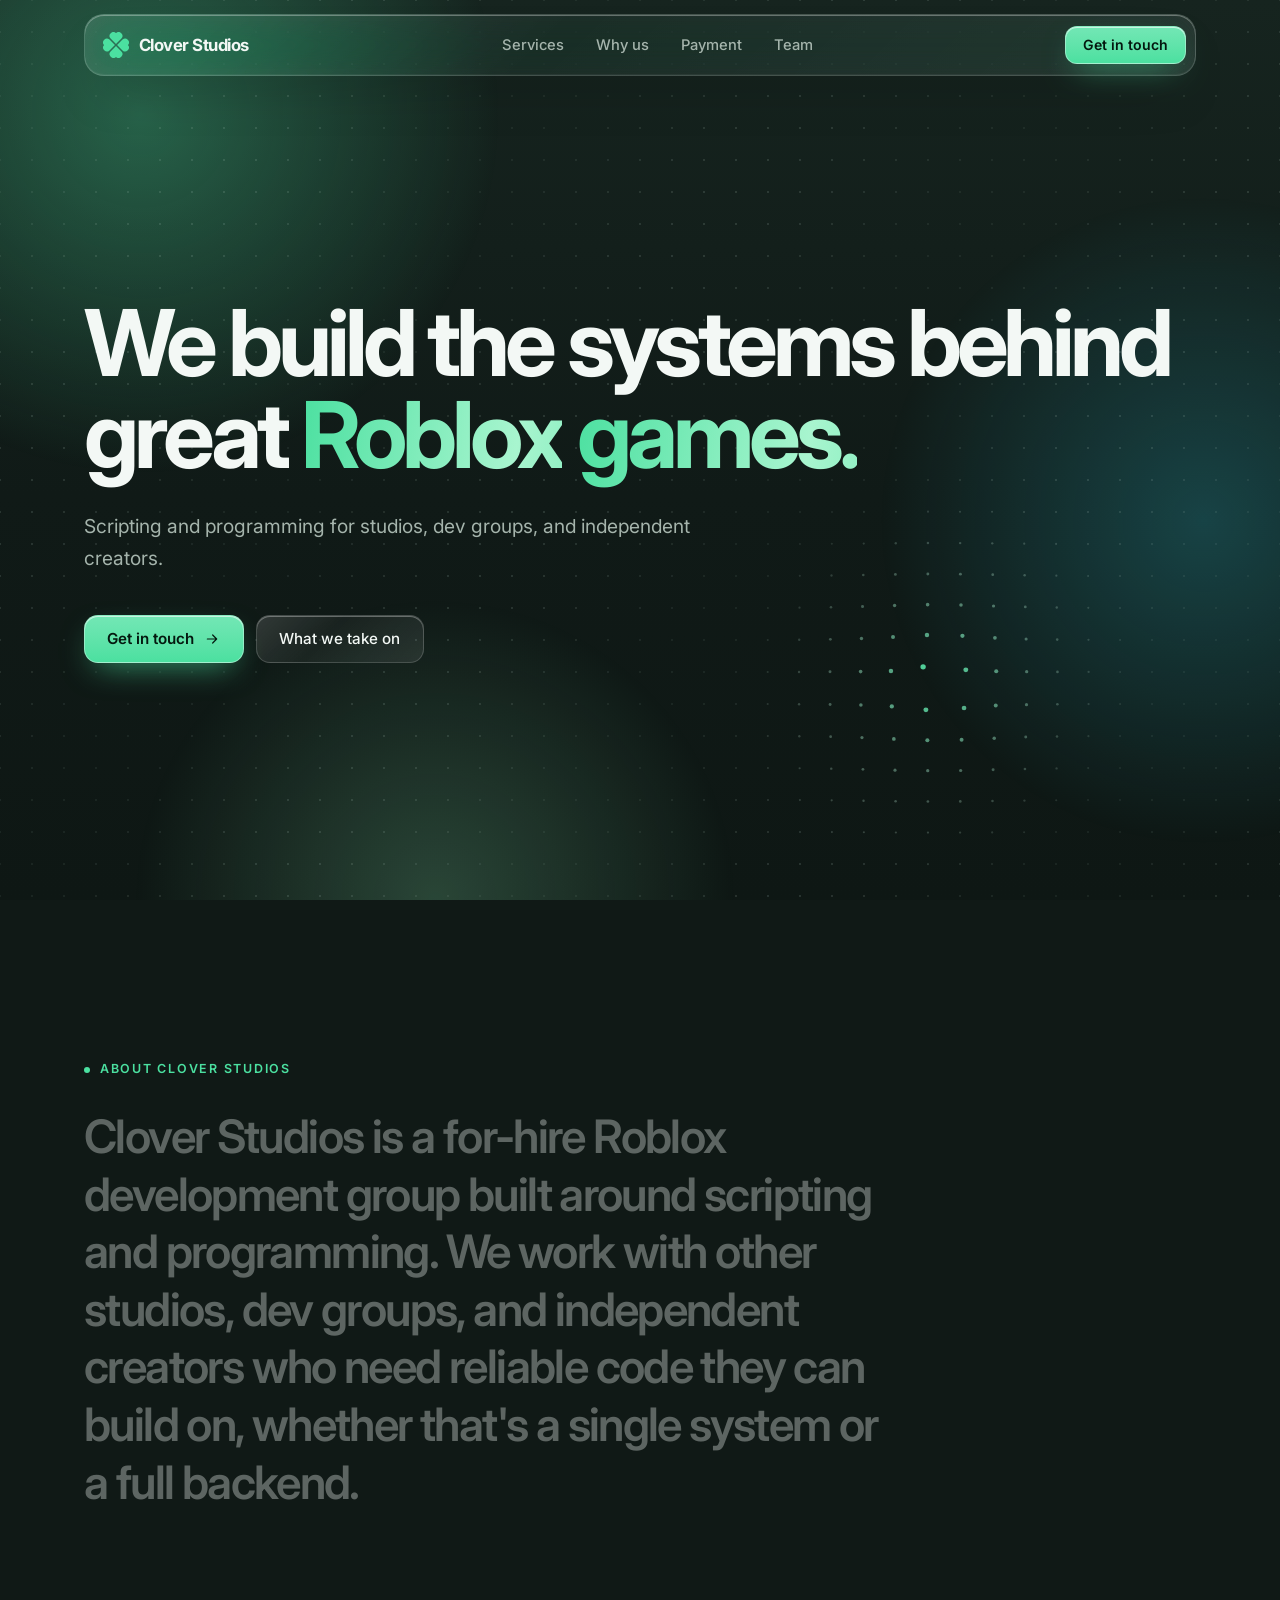
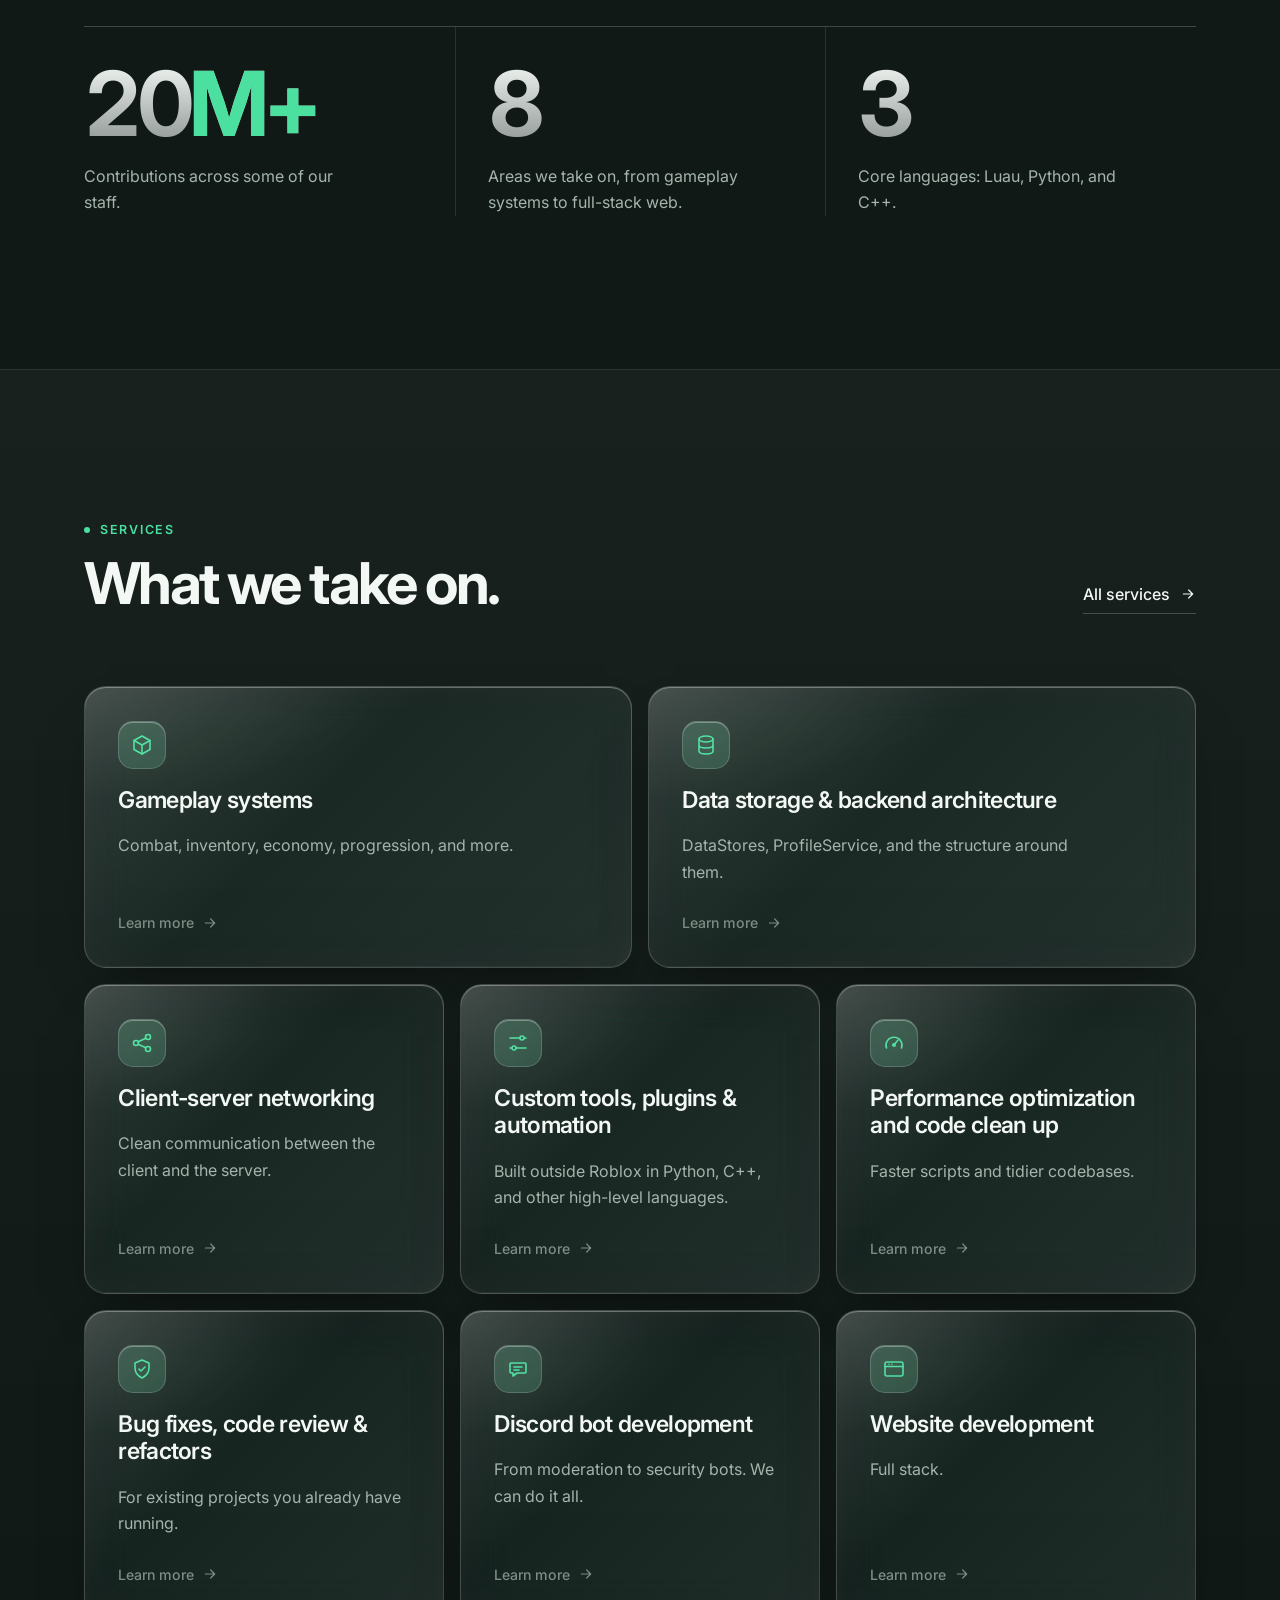
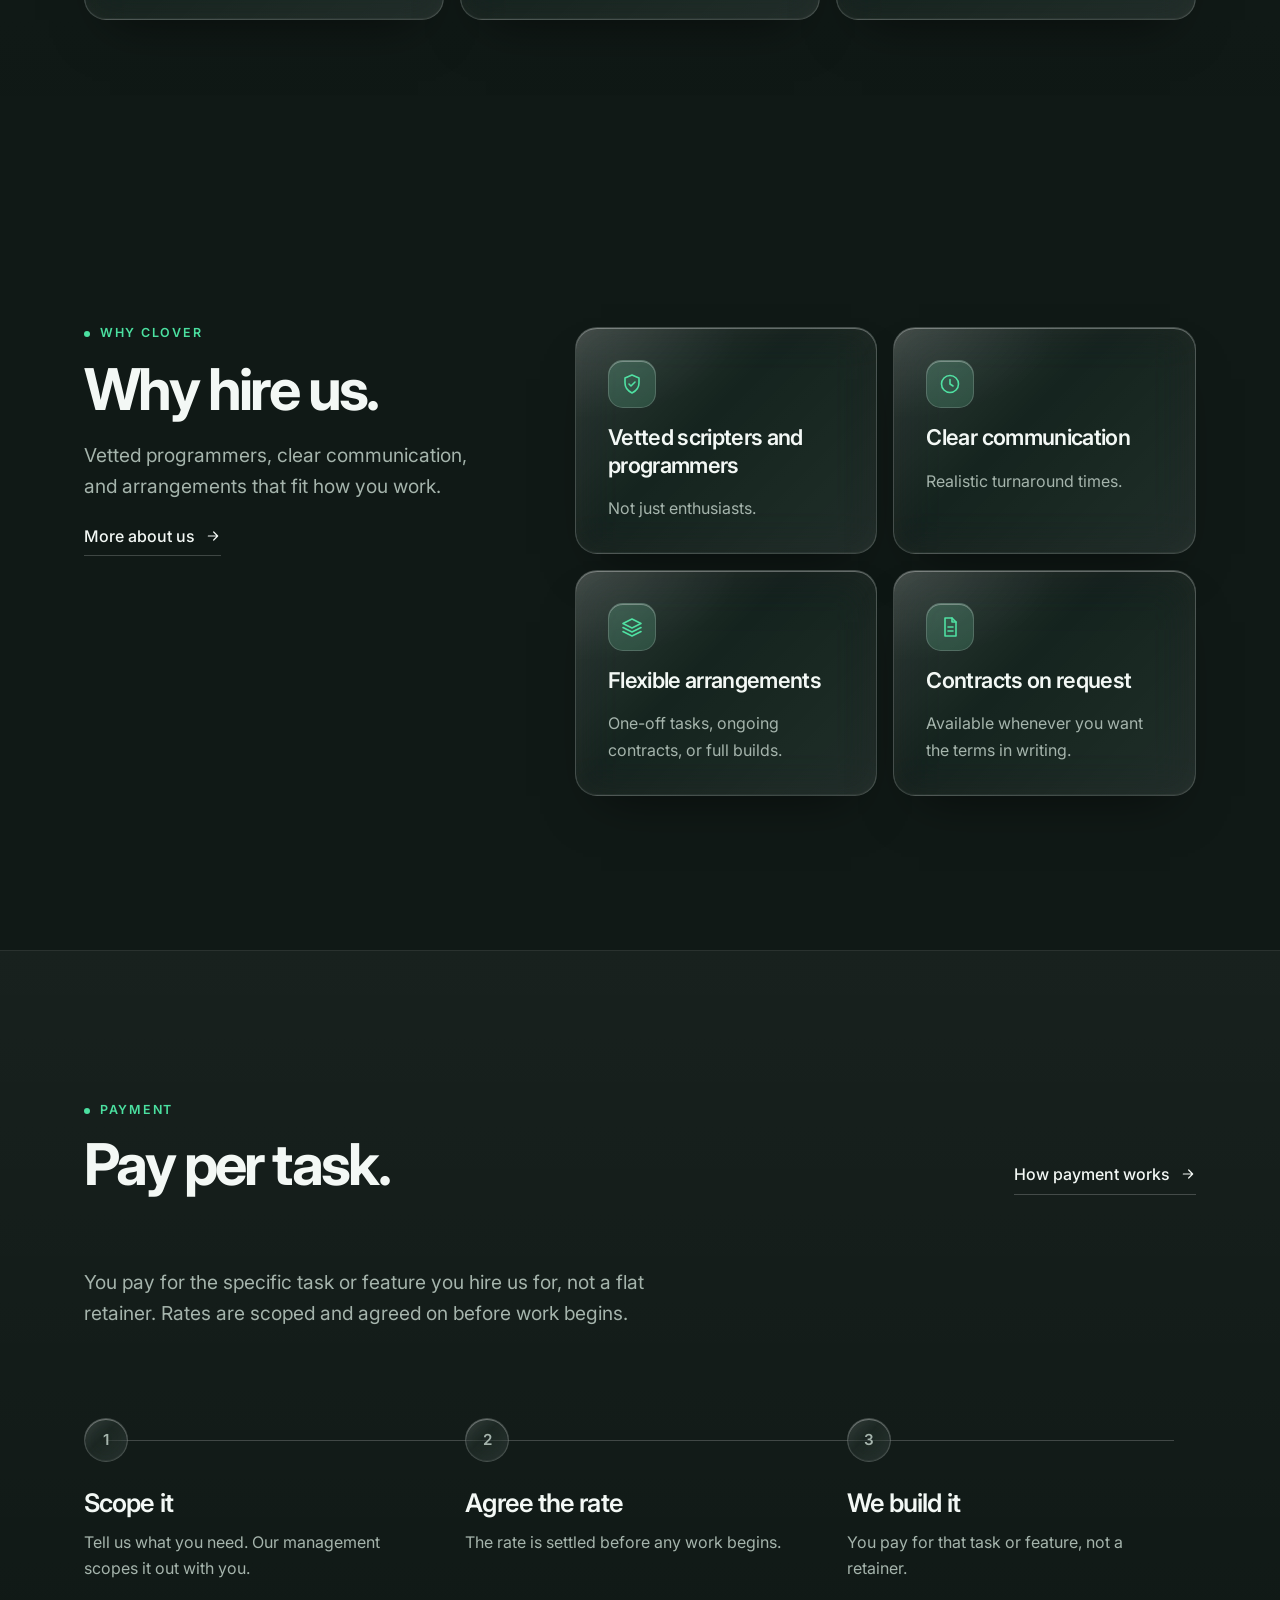
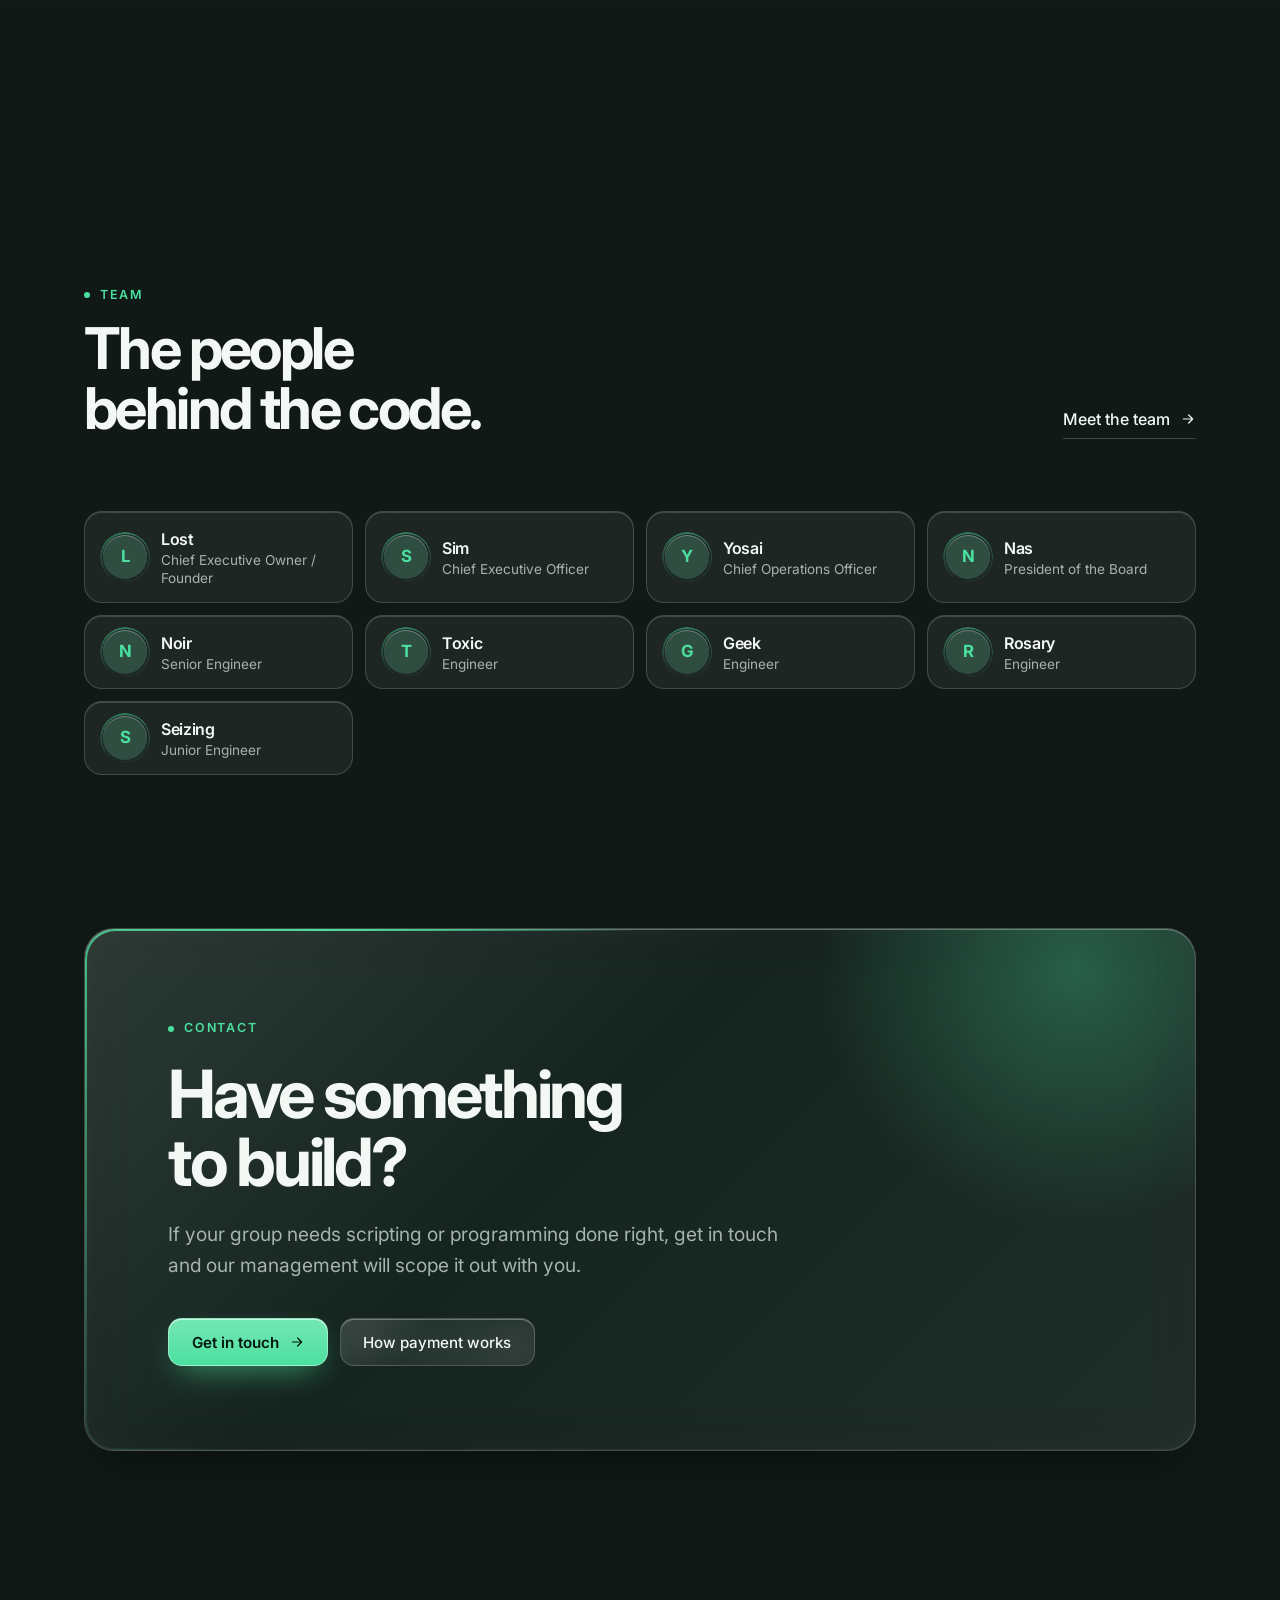
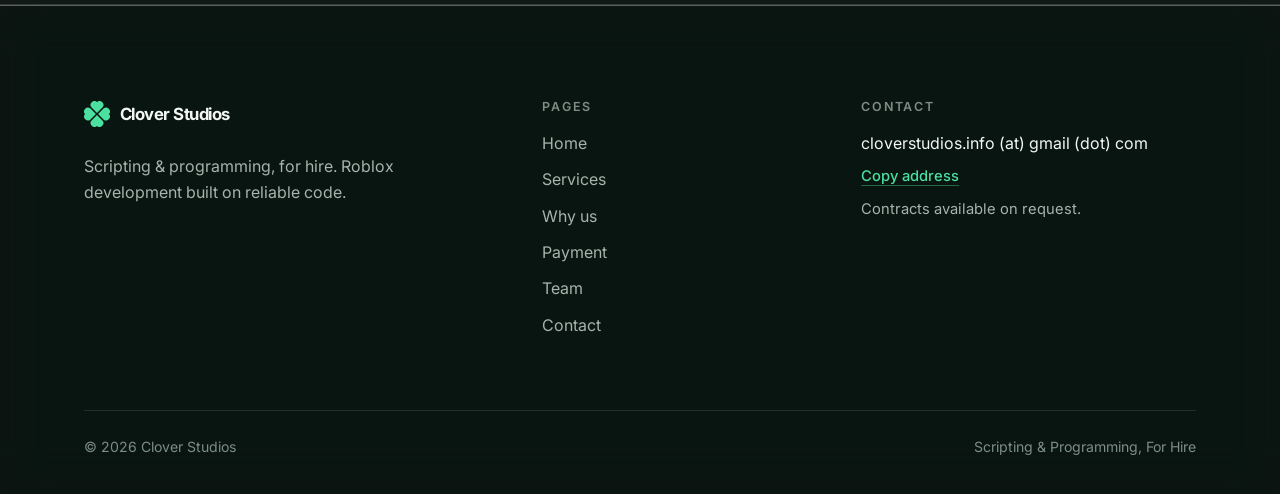
==== commit c3d57e45: "Switch domain from cloverstudios.info to cloverstudios.cc" ====
--- a/index.html
+++ b/index.html
@@ -8,14 +8,14 @@
 <meta name="keywords" content="Clover Studios, Roblox development studio, Roblox scripting, Luau developers, Roblox scripts for hire, Roblox programming, game systems, Roblox backend">
 <meta name="author" content="Clover Studios">
 <meta name="robots" content="index, follow">
-<link rel="canonical" href="https://cloverstudios.info/">
+<link rel="canonical" href="https://cloverstudios.cc/">
 <meta name="theme-color" content="#101916">
 <meta property="og:type" content="website">
 <meta property="og:site_name" content="Clover Studios">
 <meta property="og:title" content="Clover Studios">
 <meta property="og:description" content="Clover Studios is a for-hire Roblox development group built around scripting and programming.">
-<meta property="og:url" content="https://cloverstudios.info/">
-<meta property="og:image" content="https://cloverstudios.info/assets/og.png">
+<meta property="og:url" content="https://cloverstudios.cc/">
+<meta property="og:image" content="https://cloverstudios.cc/assets/og.png">
 <meta property="og:image:width" content="1200">
 <meta property="og:image:height" content="630">
 <meta property="og:image:alt" content="Clover Studios, scripting and programming for Roblox.">
@@ -23,7 +23,7 @@
 <meta name="twitter:card" content="summary_large_image">
 <meta name="twitter:title" content="Clover Studios">
 <meta name="twitter:description" content="Clover Studios is a for-hire Roblox development group built around scripting and programming.">
-<meta name="twitter:image" content="https://cloverstudios.info/assets/og.png">
+<meta name="twitter:image" content="https://cloverstudios.cc/assets/og.png">
 <style>html{color-scheme:dark}body{background:#101916}</style>
 <link rel="icon" href="assets/favicon.svg" type="image/svg+xml">
 <link rel="apple-touch-icon" href="assets/apple-touch-icon.png">
@@ -32,7 +32,7 @@
 <link rel="preconnect" href="https://fonts.gstatic.com" crossorigin>
 <link rel="stylesheet" href="https://fonts.googleapis.com/css2?family=Inter:wght@400;500;600;700&display=swap">
 <link rel="stylesheet" href="css/style.css">
-<script type="application/ld+json">{"@context":"https://schema.org","@type":"Organization","name":"Clover Studios","url":"https://cloverstudios.info/","logo":"https://cloverstudios.info/assets/favicon.svg","description":"Clover Studios is a for-hire Roblox development group built around scripting and programming."}</script>
+<script type="application/ld+json">{"@context":"https://schema.org","@type":"Organization","name":"Clover Studios","url":"https://cloverstudios.cc/","logo":"https://cloverstudios.cc/assets/favicon.svg","description":"Clover Studios is a for-hire Roblox development group built around scripting and programming."}</script>
 </head>
 <body>
 <svg width="0" height="0" style="position:absolute" aria-hidden="true" focusable="false">
